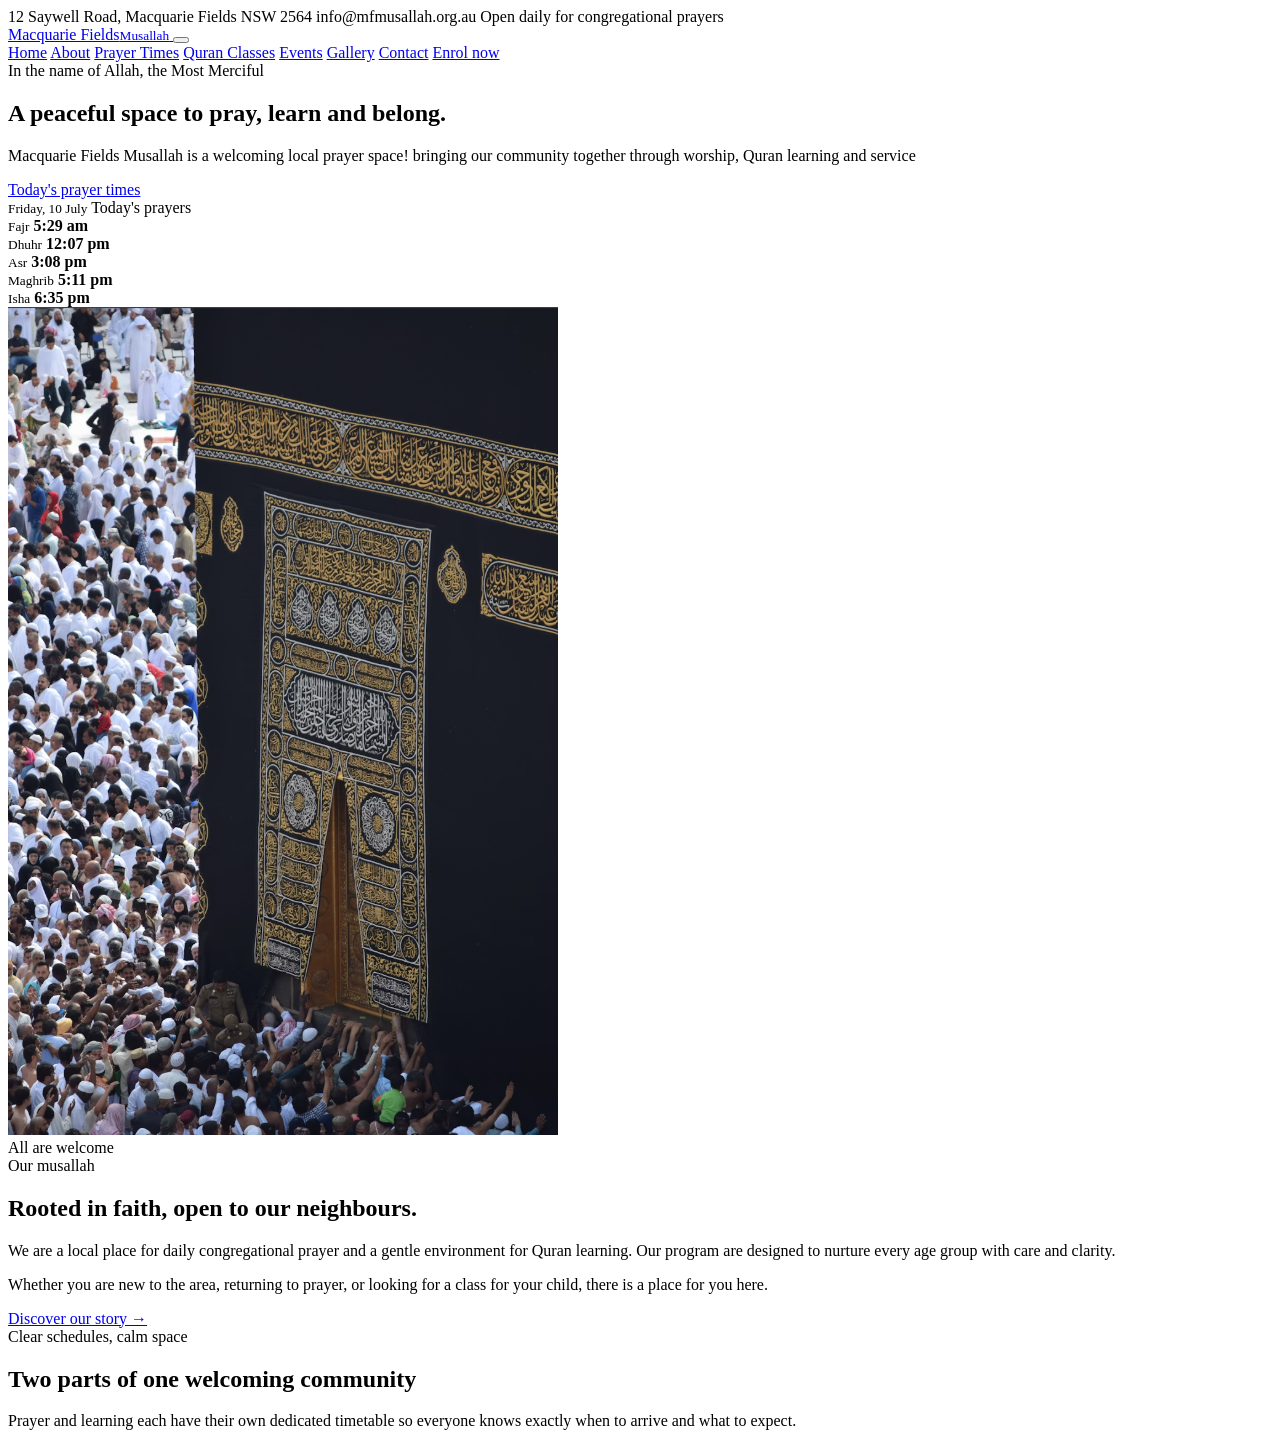
==== index.html @ a1710a0a "Finished Index.html Finished the index file but there is some indent errors i need to fix." ====
<!DOCTYPE html>
<html lang="en">
<head>
    <meta charset="UTF-8">
    <meta name="viewport" content="width=device-width, initial-scale=1.0">
    <title>Macquarie Fields Musallah | Welcome </title>
    <link rel="stylesheet" href="style.css">
</head>
<body>
    <div class="topbar">
        <div class="container">
            <span> 12 Saywell Road, Macquarie Fields NSW 2564</span>
            <span>info@mfmusallah.org.au</span>
            <span>Open daily for congregational prayers</span>
        </div>
</div>
<nav class="nav">
    <div class="container">
        <a class="brand" href="index.html">
            <span class="brand-mark"></span>
            <span>Macquarie Fields<small>Musallah</small></span> 
        </a>
        <button class="menu-btn" aria-label="Open menu" aria-expanded="false"></button>
        <div class="nav-links">
            <a class="active" href="index.html">Home</a>
            <a href="about.html">About</a>
            <a href="prayer-times.html">Prayer Times</a>
            <a href="quran-classes.html">Quran Classes</a>
            <a href="events.html">Events</a>
            <a href="gallery.html">Gallery</a>
            <a href="contact.html">Contact</a>
            <a class="nav-cta" href="enrolment.html">Enrol now</a>
        </div> 
    </div>
</nav>
<main>
    <section class="hero">
        <div class="container hero-content">
            <div class="eyebrow">In the name of Allah, the Most Merciful</div>
            <h1>A peaceful space to pray, learn and belong.</h1>
            <p>Macquarie Fields Musallah is a welcoming local prayer space! bringing our community together through worship, Quran learning and service</p>
            <div class="hero-actions">
                <a class="btn btn-gold" href="prayer-times.html">Today's prayer times</a>
                <a class="btn btn-outline" style="color:white;border-color:white" href="quran-classes.html">Explore Quran classes</a>
            </div>
        </div>
    </section>
    <section class="prayer-strip container">
        <div class="prayer-card">
            <div>
                <small>Friday, 10 July</small>
                <span class="today">Today's prayers</span>
            </div>
            <div>
                <small>Fajr</small>
                <strong>5:29 am</strong>
            </div>
            <div>
                <small>Dhuhr</small>
                <strong>12:07 pm</strong>
            </div>
            <div>
                <small>Asr</small>
                <strong>3:08 pm</strong>
            </div>
            <div>
                <small>Maghrib</small>
                <strong>5:11 pm</strong>
            </div>
            <div>
                <small>Isha</small>
                <strong>6:35 pm</strong>
            </div>
        </div>
    </section>
    <section class="section">
        <div class="container two-col">
            <div class="image-frame">
                <img class="rounded" src="makkah.png" alt="Makkah">
                <div class="image-tag">All  are welcome</div>
            </div>
            <div>
                <div class="eyebrow">Our musallah</div>
                <h2>Rooted in faith, open to our neighbours.</h2>
                <p>We are a local place for daily congregational prayer and a gentle environment for Quran learning. Our program are designed to nurture every age group with care and clarity.</p>
                <p>Whether you are new to the area, returning to prayer, or looking for a class for your child, there is a place for you here.</p>
                <a class="btn" href="about.html">Discover our story →</a>
            </div>
        </div>
    </section>
    <section class="section soft">
        <div class="container">
            <div class="section-heading">
                <div class="eyebrow">Clear schedules, calm space</div>
                <h2>Two parts of one welcoming community</h2>
                <p>Prayer and learning each have their own dedicated timetable so everyone knows exactly when to arrive and what to expect.</p>
            </div>
            <div class="featre"
        </div>
    </section>
</main>
</body>
</html>
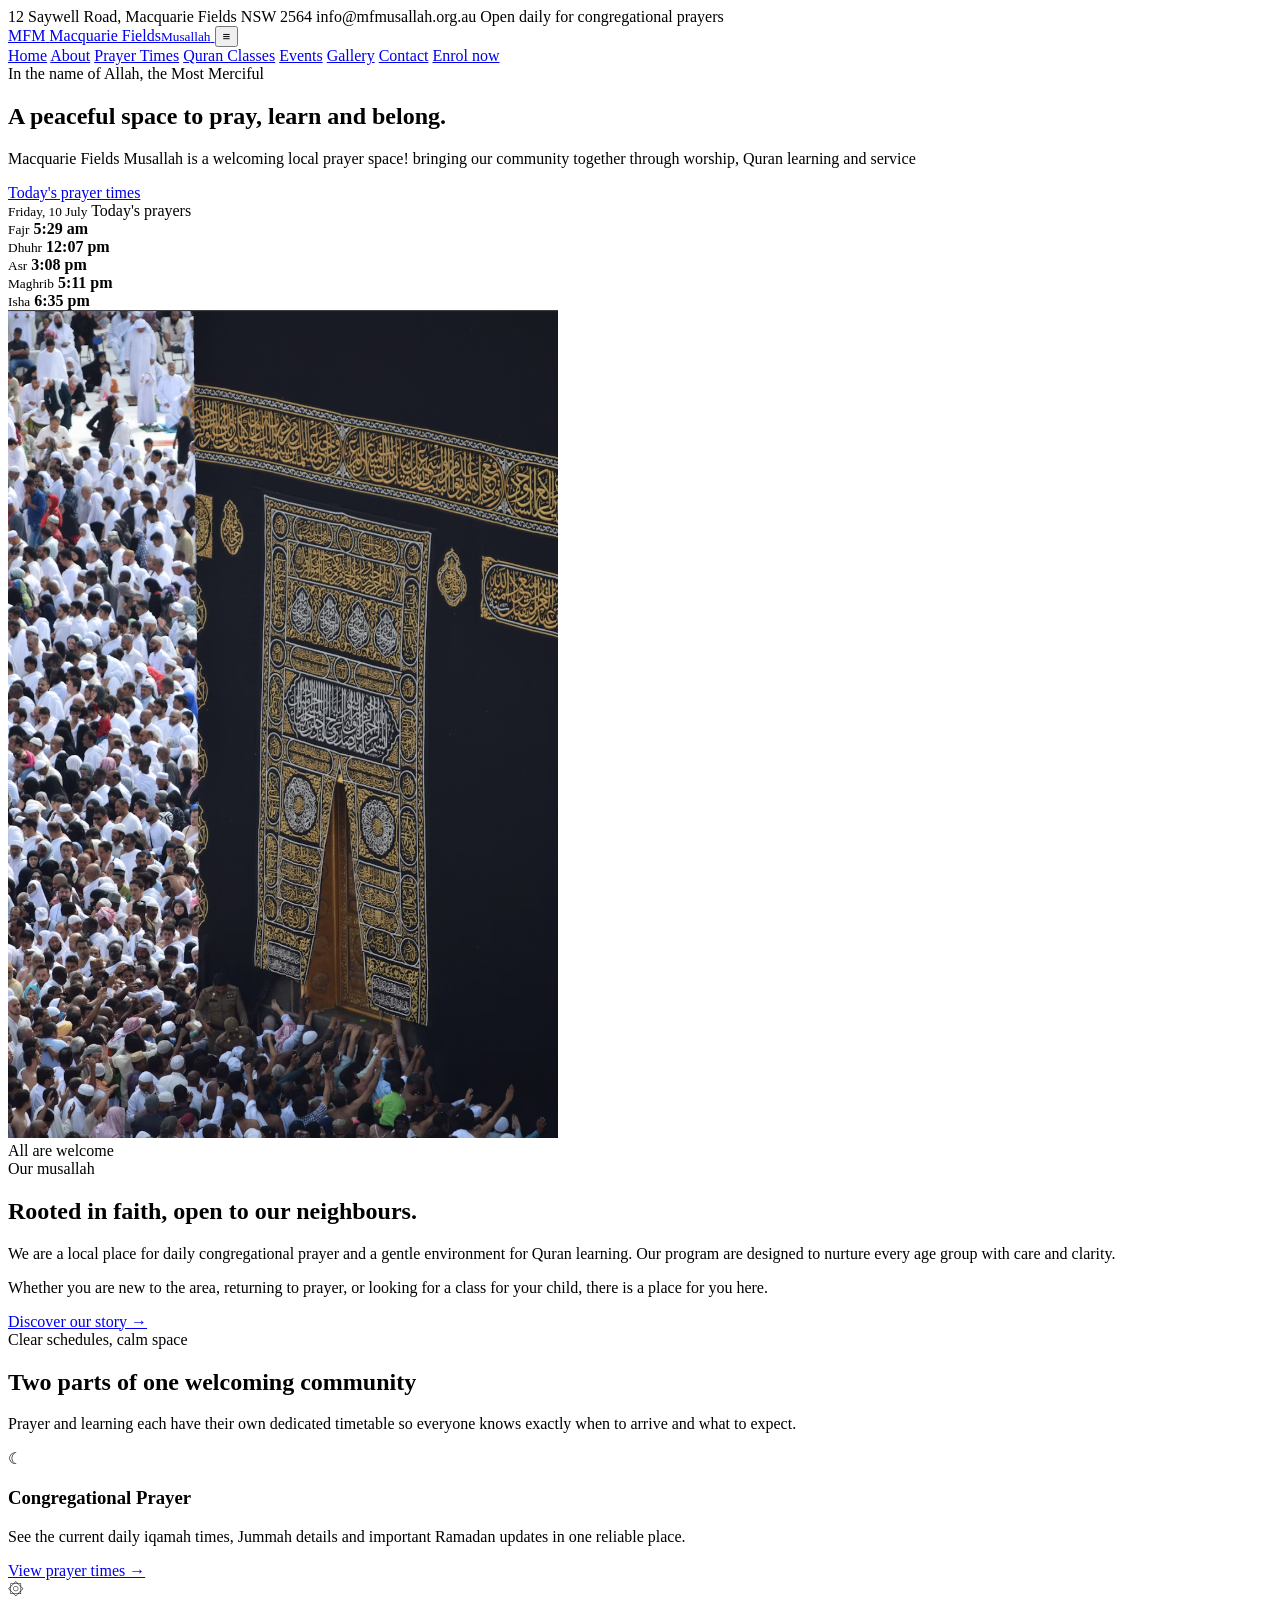
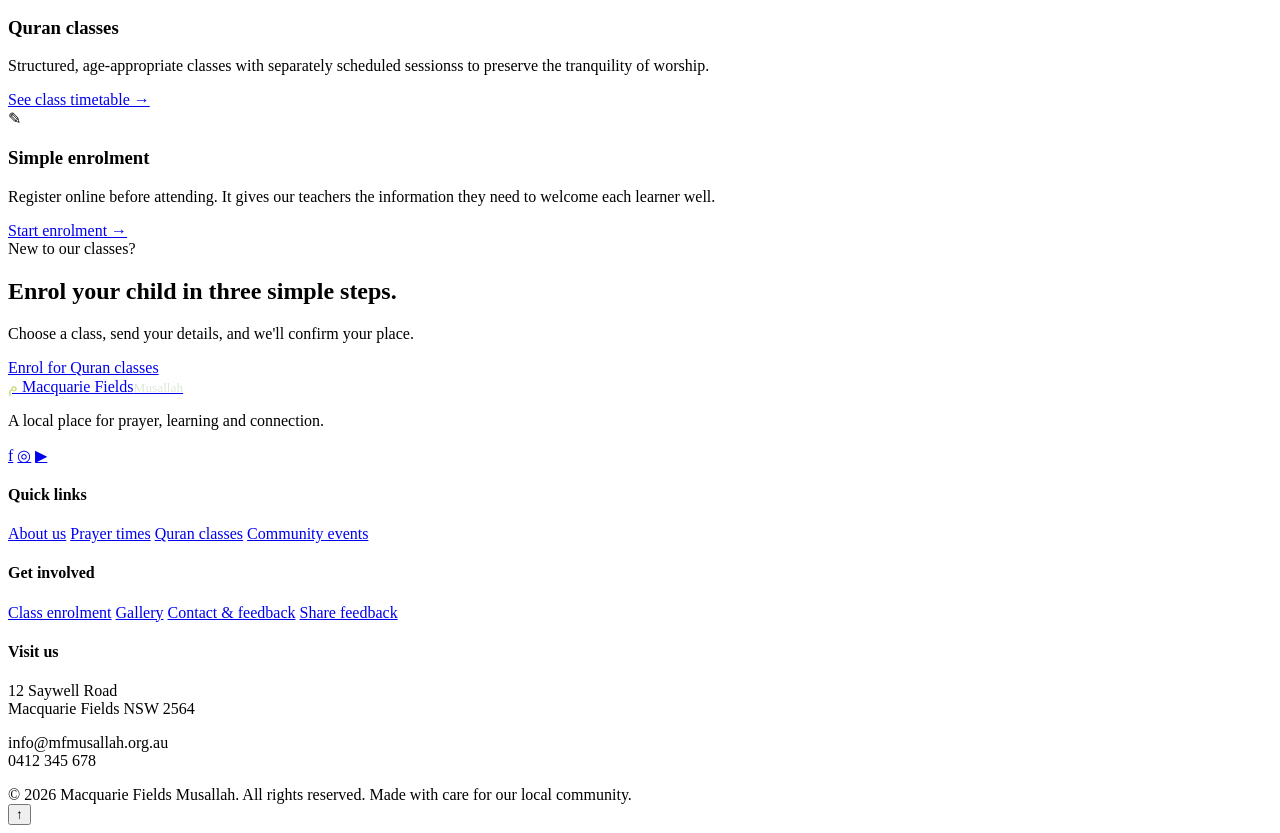
==== commit c8c76bd1: "Fixed the indentation problem there was an error occured from the indent because I accidentally slip" ====
--- a/index.html
+++ b/index.html
@@ -17,10 +17,10 @@
 <nav class="nav">
     <div class="container">
         <a class="brand" href="index.html">
-            <span class="brand-mark"></span>
+            <span class="brand-mark">MFM</span>
             <span>Macquarie Fields<small>Musallah</small></span> 
         </a>
-        <button class="menu-btn" aria-label="Open menu" aria-expanded="false"></button>
+        <button class="menu-btn" aria-label="Open menu" aria-expanded="false">≡</button>
         <div class="nav-links">
             <a class="active" href="index.html">Home</a>
             <a href="about.html">About</a>
@@ -95,9 +95,81 @@
                 <h2>Two parts of one welcoming community</h2>
                 <p>Prayer and learning each have their own dedicated timetable so everyone knows exactly when to arrive and what to expect.</p>
             </div>
-            <div class="featre"
+            <div class="feature-grid">
+                <article class="feature">
+                    <div class="feature-icon">☾</div>
+                    <h3>Congregational Prayer</h3>
+                    <p>See the current daily iqamah times, Jummah details and important Ramadan updates in one reliable place.</p>
+                    <a href="prayer-times.html">View prayer times →</a>
+                </article>
+                <article class="feature">
+                    <div class="feature-icon">۞</div>
+                    <h3>Quran classes</h3>
+                    <p>Structured, age-appropriate classes with separately scheduled sessionss to preserve the tranquility of worship.</p>
+                    <a href="quran-classes.html">See class timetable →</a>
+                </article>
+                <article class="feature">                    <div class="feature-icon">✎</div>
+                    <h3>Simple enrolment</h3>
+                    <p>Register online before attending. It gives our teachers the information they need to welcome each learner well.</p>
+                    <a href="enrolment.html">Start enrolment →</a>
+                </article>
+            </div>
+        </div>
+    </section>
+    <section class="section">
+        <div class="container schedule-cta">
+            <div>
+                <div class="eyebrow">New to our classes?</div>
+                <h2>Enrol your child in three simple steps.</h2>
+                <p>Choose a class, send your details, and we'll confirm your place.</p>
+            </div>
+            <a class="btn btn-gold" href="enrolment.html">Enrol for Quran classes</a>
         </div>
     </section>
 </main>
+<footer class="footer">
+    <div class="container footer-grid">
+        <div>
+            <a class="brand" href="index.html">
+                <span class="brand-mark" style="border-color:#c9dc83;color:#c9dc83">م</span>
+                <span>Macquarie Fields<small style="color:#dce7d8">Musallah</small>
+            </span>
+        </a>
+        <p>A local place for prayer, learning and connection.</p>
+        <div class="socials">
+            <a href="#" aria-label="Facebook">f</a>
+            <a href="#" aria-label="Instagram">◎</a>
+            <a href="#" aria-label="YouTube">▶</a>
+        </div>
+    </div>
+    <div>
+        <h4>Quick links</h4>
+        <a href="about.html">About us</a>
+        <a href="prayer-times.html">Prayer times</a>
+        <a href="quran-classes.html">Quran classes</a>
+        <a href="events.html">Community events</a>
+    </div>
+    <div>
+        <h4>Get involved</h4>
+        <a href="enrolment.html">Class enrolment</a>
+        <a href="gallery.html">Gallery</a>
+        <a href="contact.html">Contact & feedback</a>
+        <a href="contact.html#feedback">Share feedback</a>
+    </div>
+    <div>
+        <h4>Visit us</h4>
+        <p>12 Saywell Road<br>Macquarie Fields NSW 2564</p>
+        <p>info@mfmusallah.org.au<br>0412 345 678</p>
+    </div>
+    </div>
+    <div class="container footer-bottom">
+        <span>&copy; 2026 Macquarie Fields Musallah. All rights reserved.</span>
+        <span>Made with care for our local community.</span>
+    </div>
+</footer>
+<button class="back-top" aria-label="Back to top">↑</button>
+<script src="script.js">
+
+</script>
 </body>
 </html>
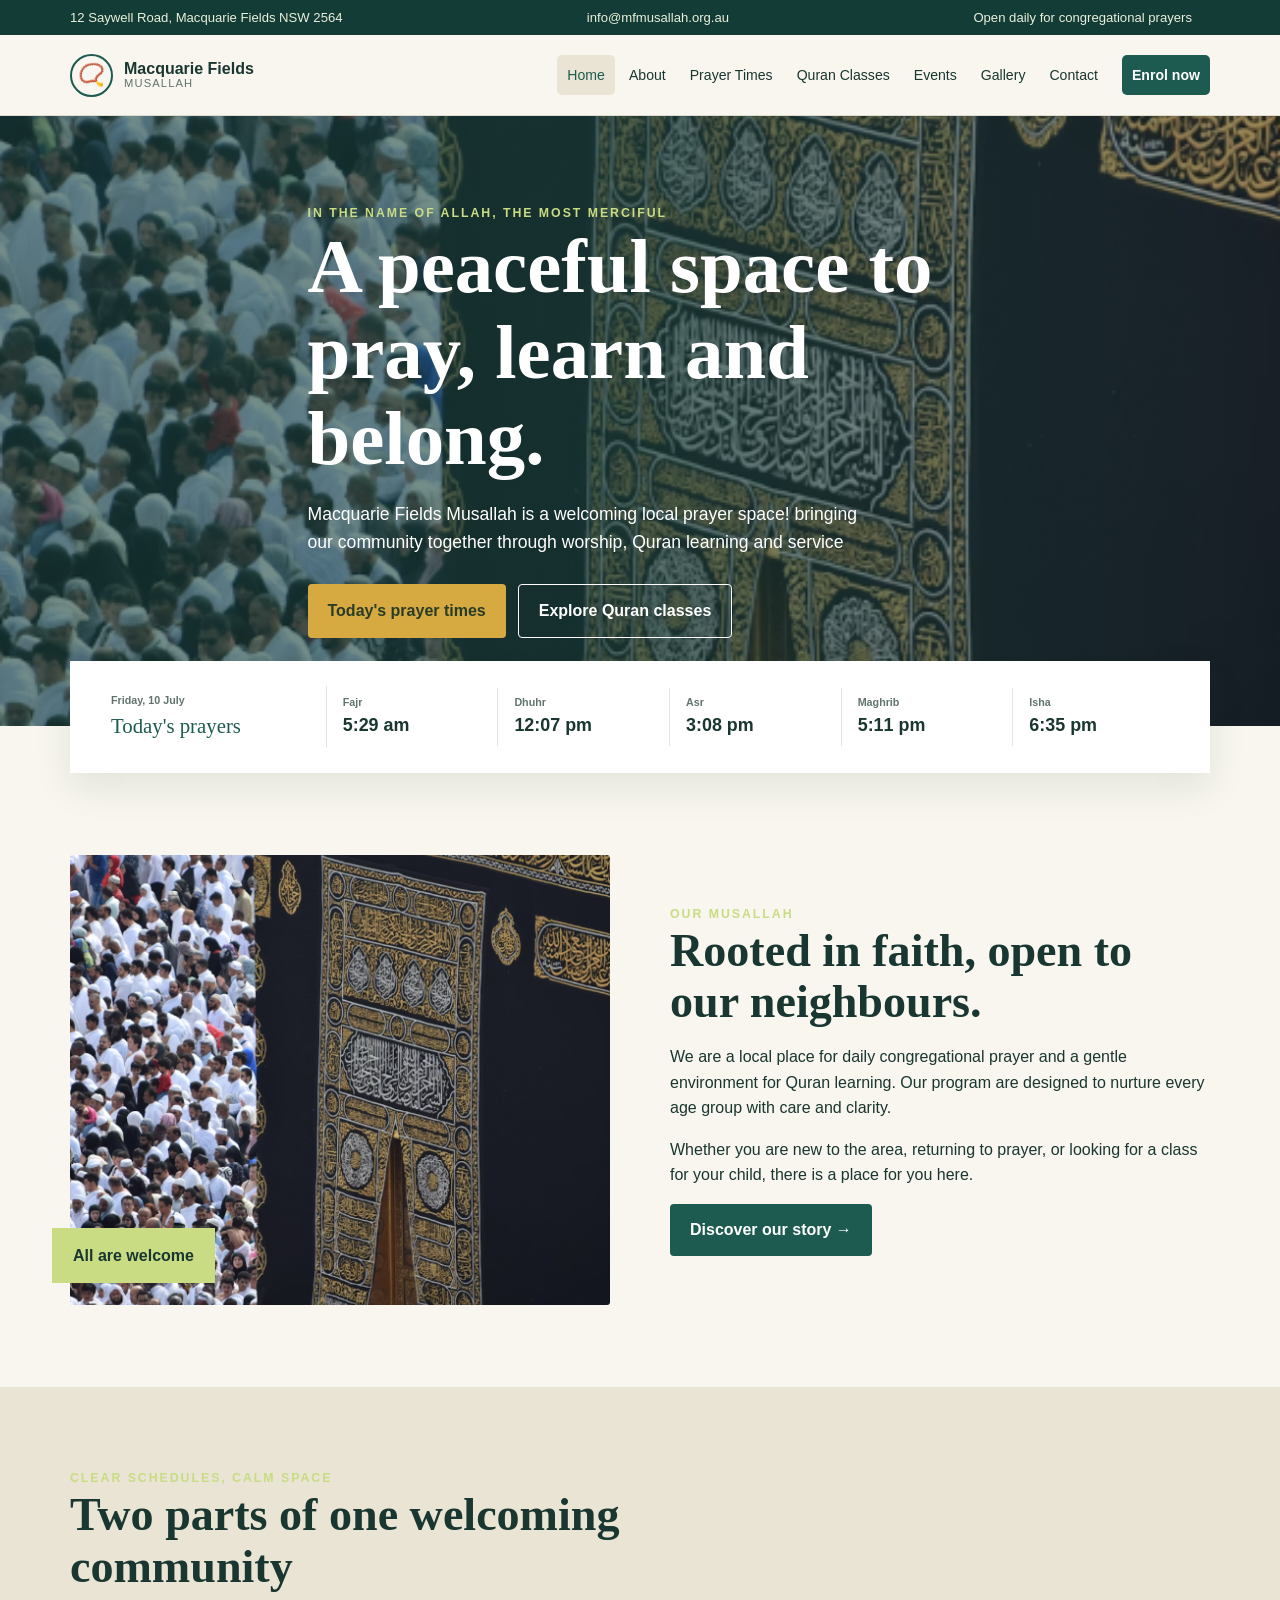
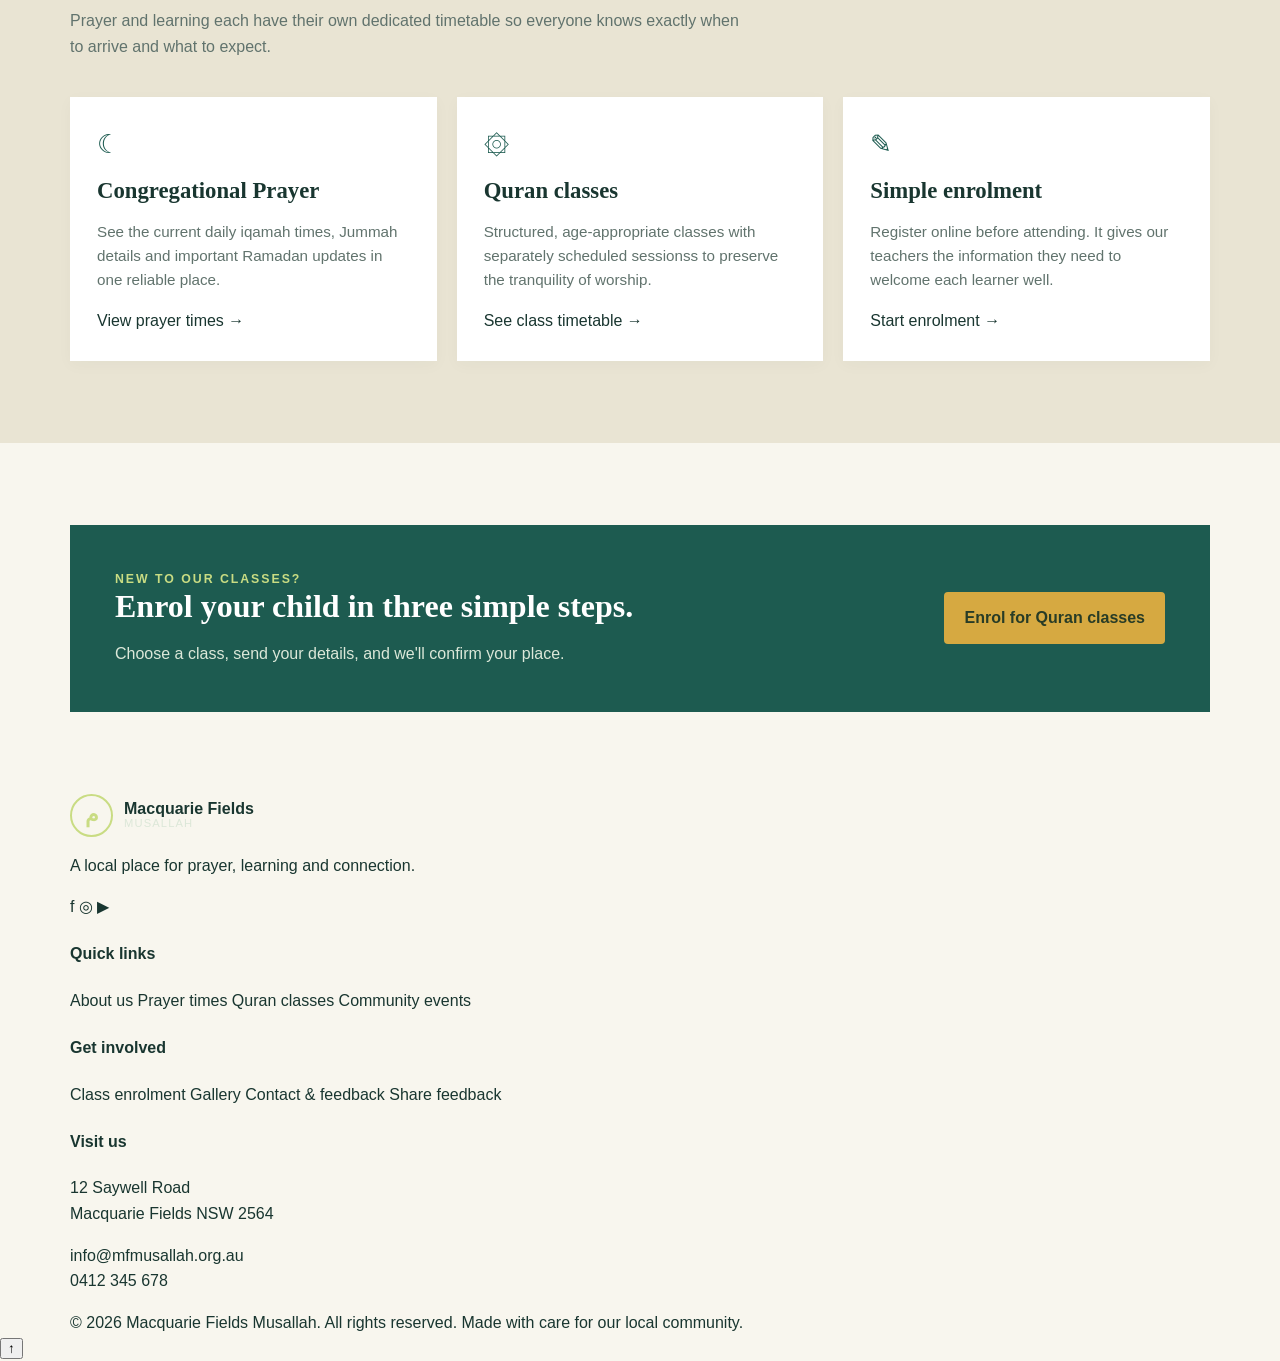
==== commit 0a0be5eb: "fixing up the error in my stylesheet and starting on javascript work Worked on more CSS code and mad" ====
--- a/index.html
+++ b/index.html
@@ -17,7 +17,7 @@
 <nav class="nav">
     <div class="container">
         <a class="brand" href="index.html">
-            <span class="brand-mark">MFM</span>
+            <span class="brand-mark">📿</span>
             <span>Macquarie Fields<small>Musallah</small></span> 
         </a>
         <button class="menu-btn" aria-label="Open menu" aria-expanded="false">≡</button>
--- a/style.css
+++ b/style.css
@@ -0,0 +1,425 @@
+@import url('https://maps.app.goo.gl/pgyAqJjrn9gBP1AL9');
+:root{
+    --ink:#193630;
+    --green:#1d5b50;
+    --lime:#c9dc83;
+    --cream:#f8f6ee;
+    --sand:#e9e4d3;
+    --gold:#d6a941;
+    --white:white;
+    --muted:#61736d;
+    --red:#b93f35;
+    --shadow:0 14px 35px #19363018
+}
+*{
+    box-sizing:border-box;
+}
+html{
+    scroll-behavior:smooth;
+}
+body{
+    margin:0;
+    color:var(--ink);
+    background:var(--cream);
+    font-family:'DM Sans',Arial,sans-serif;
+    line-height:1.6
+}
+img{
+    max-width:100%;
+    display:block
+}
+a{
+    color:inherit;
+    text-decoration:none
+}
+.container{
+    width:min(1140px,90%);
+    margin:auto
+}
+.topbar{
+    background:#123c35;
+    color:#eaf0de;
+    font-size:.82rem;
+    padding:7px 0
+}
+.topbar .container{
+    display:flex;
+    justify-content:space-between;
+    gap:15px;
+    flex-wrap:wrap;
+}
+.topbar span{
+    margin-right:18px
+}
+.nav{
+    height:81px;
+    background:var(--cream);
+    display:flex;
+    align-items:center;
+    position:sticky;
+    top:0;
+    z-index:30;
+    border-bottom:1px solid #dedbcf
+}
+.nav .container{
+    display:flex;
+    align-items:center;
+    justify-content:space-between;
+}
+.brand{
+    display:flex;
+    align-items:center;
+    gap:11px;
+    font-weight:700;
+    line-height:1.05
+}
+.brand-mark{
+    width:43px;
+    height:43px;
+    border:2px solid var(--green);
+    border-radius:50%;
+    display:grid;
+    place-items:center;
+    font-family:Georgia;
+    color:var(--green);
+    font-size:1.35rem
+}
+.brand small{
+    font-weight:500;
+    display:block;
+    font-size:.7rem;
+    color:var(--muted);
+    letter-spacing:.1em;
+    text-transform:uppercase;
+}
+.nav-links{
+    display:flex;
+    gap:4px;
+    align-items:center
+}
+.nav-links a{
+    padding:9px 10px;
+    font-size:.88rem;
+    border-radius:5px
+}
+.nav-links a:hover,.nav-links a.active{
+    background:var(--sand);
+    color:var(--green);
+}
+.nav-cta,.btn{
+    display:inline-flex;
+    align-items:center;
+    justify-content:center;
+    gap:8px;
+    border:0;
+    cursor:pointer;
+    font:inherit;
+    font-weight:700;
+    border-radius:4px;
+    padding:13px 20px;
+    background:var(--green);
+    color:white;
+    transition:.2s
+}
+.nav-cta{
+    margin-left:10px;
+    padding:10px 13px;
+    font-size:.84rem
+}
+.btn:hover{
+    transform:translateY(-2px);
+    background:#14493f
+}
+.btn-outline{
+    border:1px solid var(--green);
+    background:transparent;
+    color:var(--green)
+}
+.btn-gold{
+    background:var(--gold);
+    color:#283c26
+}
+.menu-btn{
+    display:none;
+    background:none;
+    border:0;
+    font-size:1.5rem;
+    color:var(--green)
+}
+.hero{
+    min-height:610px;
+    color:white;
+    display:grid;
+    align-items:center;
+    background:linear-gradient(90deg,#123c3595 48%, #123c3520),url('makkah.png') center/cover
+}
+.hero-content{
+    max-width:665px;
+    padding:85px 0
+}
+.eyebrow{
+    text-transform:uppercase;
+    letter-spacing:.16em;
+    font-weight:700;
+    font-size:.77rem;
+    color:var(--lime)
+}
+h1,h2,h3{
+    font-family:'Playfair Display', Georgia,serif;
+    line-height:1.12;
+    margin:0 0 16px
+}
+h1{
+    font-size:clamp(2.7rem,6vw,5rem)
+}
+h2{
+    font-size:clamp(2rem,3.6vw,3.25rem)
+}
+h3{
+    font-size:1.42rem
+}
+.hero p{
+    font-size:1.1rem;
+    max-width:570px
+}
+.hero-actions{
+    display:flex;
+    gap:12px;
+    flex-wrap:wrap;
+    margin-top:28px
+}
+.section{
+    padding:82px 0
+}
+.section-heading{
+    max-width:680px;
+    margin-bottom:38px
+}
+.section-heading p{
+    color:var(--muted);
+    margin:0
+}
+.notice{
+    background:var(--lime);
+    padding:18px 0;
+    color:#24443b
+}
+.notice .container{
+    display:flex;
+    gap:18px;
+    align-items:center;
+    justify-content:space-between
+}
+.notice strong{
+    font-family:'Playfair Display',serif;
+    font-size:1.2rem
+}
+.notice a{
+    text-decoration:underline;
+    font-weight:bold;
+    white-space:nowrap
+}
+.prayer-strip{
+    margin-top:-65px;
+    position:relative;
+    z-index:2
+}
+.prayer-card{
+    background:white;
+    box-shadow:var(--shadow);
+    padding:25px;
+    display:grid;
+    grid-template-columns:1.35fr repeat(5,1fr);
+    align-items:center
+}
+.prayer-card>div{
+    padding:6px 16px;
+    border-right:1px solid #e7e5db
+}
+.prayer-card>div:last-child{
+    border:0
+}
+.prayer-card small{
+    display:block;
+    text-transform:uppercasse;
+    letter-sacing:.1em;
+    color:var(--muted);
+    font-weight:700;
+    font-size:.67rem
+}
+.prayer-card strong{
+    font-size:1.12rem
+}
+.prayer-card .today{
+    font-family:'Playfair Display';
+    font-size:1.3rem;
+    color:var(--green)
+}
+.two-col{
+    display:grid;
+    grid-template-columns:1fr 1fr;
+    gap:60px;
+    align-items:center
+}
+.rounded{
+    border-radius:3px
+}
+.image-frame{
+    position:relative
+}
+.image-frame img{
+    width:100%;
+    height:450px;
+    object-fit:cover
+}
+.image-tag{
+    position:absolute;
+    bottom:22px;
+    left:-18px;
+    background:var(--lime);
+    padding:15px 21px;
+    font-weight:700
+}
+.feature-grid,.card-grid{
+    display:grid;
+    grid-template-columns:repeat(3,1fr);
+    gap:20px
+}
+.feature{
+    background:white;
+    padding:27px;
+    box-shadow:0 4px 15px #19363008
+}
+.feature-icon{
+    font-size:1.6rem;
+    color:var(--green);
+    margin-bottom:13px
+}
+.feature p,.card p{
+    color:var(--muted);
+    font-size:.95rem
+}
+.soft{
+    background:var(--sand)
+}
+.schedule-cta{
+    background:var(--green);
+    color:white;
+    padding:45px;
+    display:flex;
+    justify-content:space-between;
+    align-items:center;
+    gap:25px
+}
+.schedule-cta h2{
+    font-size:2rem
+}
+.schedule-cta p{
+    margin:0;
+    color:#dce8d9
+}
+.page-hero{
+    padding:80px 0;
+    background:linear-gradient(120deg,#123c35,#287064);
+    color:white
+}
+.page-hero p{
+    max-width:650px;
+    color:#e1e9dc
+}
+.crumb{
+    font-size:.86rem;
+    color:var(--lime);
+    margin-bottom:10px
+}
+.info-banner{
+    border-left:5px solid var(--gold);
+    background:#fff8e7;
+    padding:18px 21px;
+    margin:0 0 30px
+}
+.tabs{
+    display:flex;
+    gap:8px;
+    margin-bottom:24px;
+    flex-wrap:wrap
+}
+.tab{
+    border:1px solid #c7d0c6;
+    background:white;
+    padding:10px 15px;
+    border: radius 3pxl;
+    cursor:pointer;
+    font:inherit;
+    font-weight:600;
+    color:var(--green)
+}
+.tab.active{
+    background:var(--green);
+    color:white
+}
+.schedule-table{
+    width:100%;
+    border-collapse:collapse;
+    background:white;
+    box-shadow:var(--shadow)
+}
+.schedule-table th{
+    background:var(--green);
+    color:white;
+    text-align:left;
+    padding:15px
+}
+.schedule-table td{
+    padding:16px;
+    border-bottom:1px solid #e8e8df
+}
+.schedule-table tr:last-child td{
+    border:0
+}
+.schedule-table .highlight td{
+    background: #f1f7d9;
+    font-weight:700
+}
+.class-card{
+    background:#fff;
+    box-shadow:var(--shadow);
+    overflow:hidden
+}
+.class-card img{
+    height:210px;
+    width:100%;
+    object-fit:cover
+}
+.class-card-content{
+    padding:23px
+}
+.class-meta{
+    color:var(--green);
+    font-size:.84rem;
+    font-weight:700
+}
+.badge{
+    background:var(--lime);
+    color:#29483a;
+    border-radius:999px;
+    padding:4px 9px;
+    font-size:.7rem;
+    font-weight:700;
+    float:right
+}
+.form-wrap{
+    background:white;
+    box-shadow:var(--shadow);
+    padding:38px
+}
+.form-grid{
+    display:grid;
+    grid-template-columns:1fr 1fr;
+    gap:18px
+}
+.field{
+    display:flex;
+    flex-direction:column;
+    gap:5px
+}
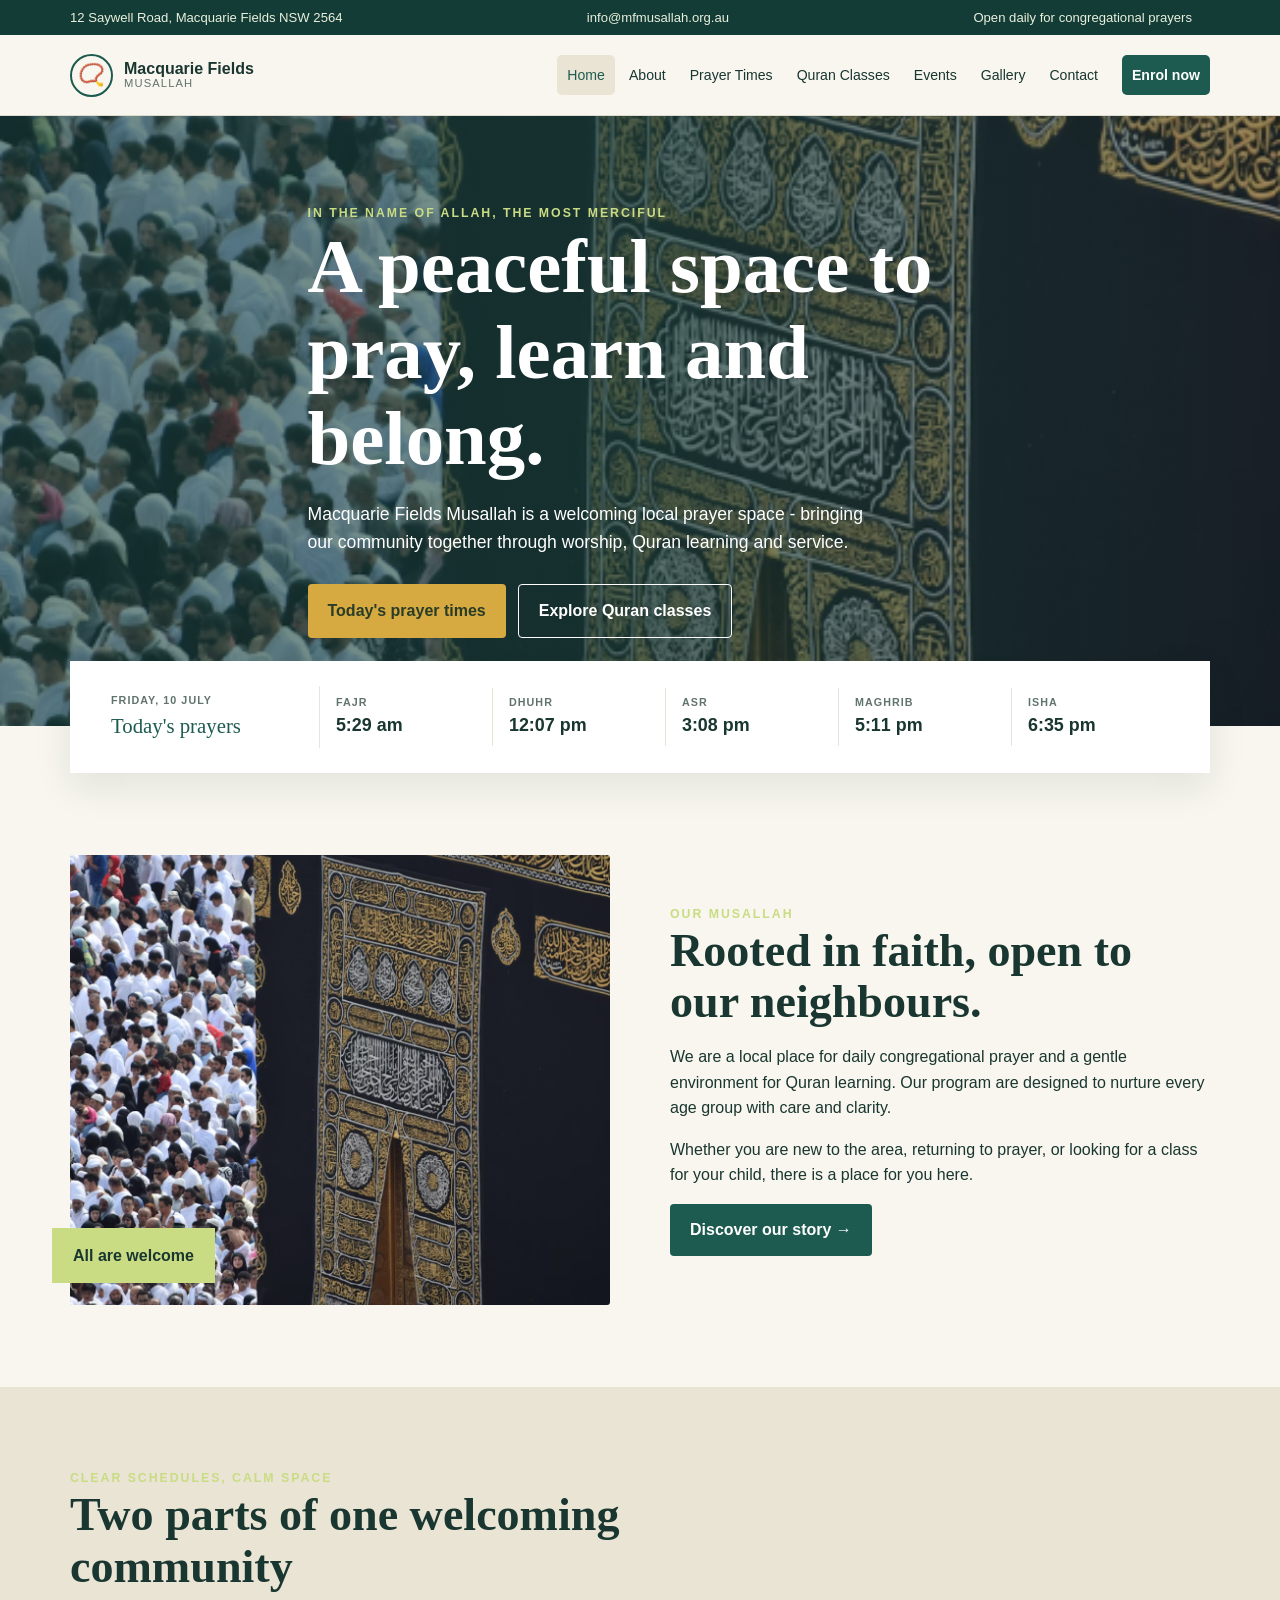
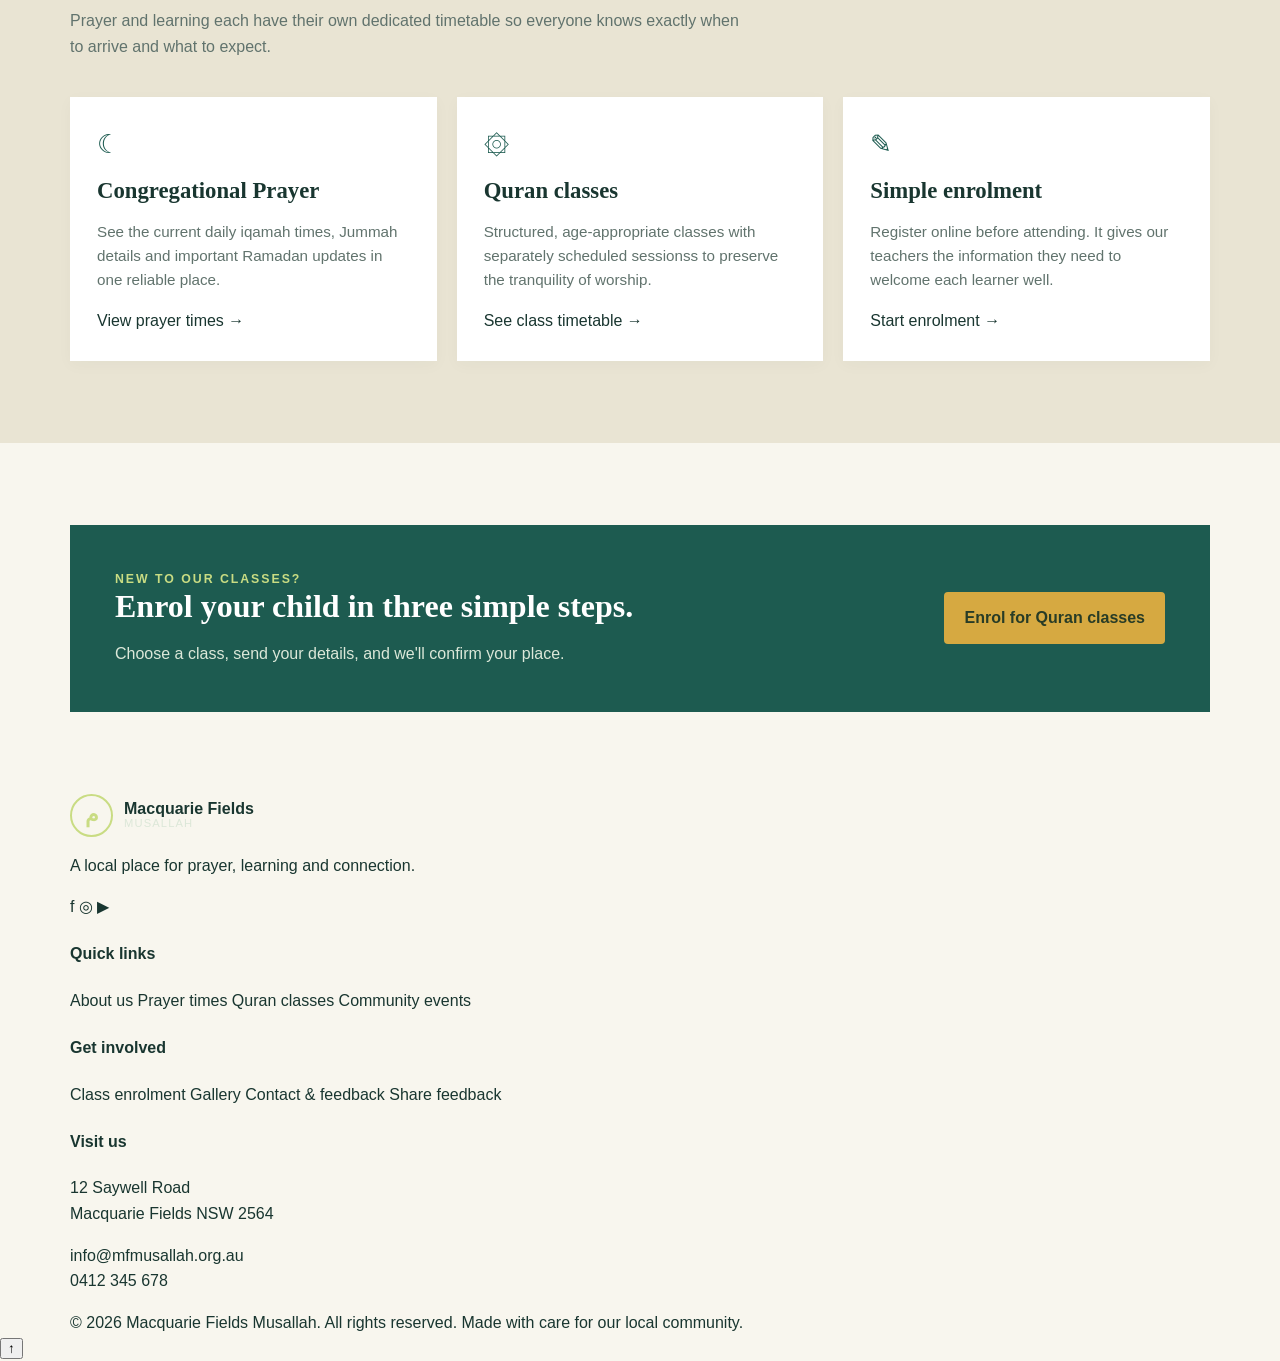
==== commit af4e2674: "Progress on the about.html,javascript, css, index.html I made good progress on the css and java. I b" ====
--- a/index.html
+++ b/index.html
@@ -3,6 +3,7 @@
 <head>
     <meta charset="UTF-8">
     <meta name="viewport" content="width=device-width, initial-scale=1.0">
+    <meta name="description" content="Macquarie Fields Musallah - prayer, learning and community.">
     <title>Macquarie Fields Musallah | Welcome </title>
     <link rel="stylesheet" href="style.css">
 </head>
@@ -38,7 +39,7 @@
         <div class="container hero-content">
             <div class="eyebrow">In the name of Allah, the Most Merciful</div>
             <h1>A peaceful space to pray, learn and belong.</h1>
-            <p>Macquarie Fields Musallah is a welcoming local prayer space! bringing our community together through worship, Quran learning and service</p>
+            <p>Macquarie Fields Musallah is a welcoming local prayer space - bringing our community together through worship, Quran learning and service.</p>
             <div class="hero-actions">
                 <a class="btn btn-gold" href="prayer-times.html">Today's prayer times</a>
                 <a class="btn btn-outline" style="color:white;border-color:white" href="quran-classes.html">Explore Quran classes</a>
--- a/style.css
+++ b/style.css
@@ -165,7 +165,7 @@
     color:var(--lime)
 }
 h1,h2,h3{
-    font-family:'Playfair Display', Georgia,serif;
+    font-family:'Playfair Display',Georgia,serif;
     line-height:1.12;
     margin:0 0 16px
 }
@@ -229,7 +229,7 @@
     box-shadow:var(--shadow);
     padding:25px;
     display:grid;
-    grid-template-columns:1.35fr repeat(5,1fr);
+    grid-template-columns:1.3fr repeat(5,1fr);
     align-items:center
 }
 .prayer-card>div{
@@ -241,8 +241,8 @@
 }
 .prayer-card small{
     display:block;
-    text-transform:uppercasse;
-    letter-sacing:.1em;
+    text-transform:uppercase;
+    letter-spacing:.1em;
     color:var(--muted);
     font-weight:700;
     font-size:.67rem
@@ -348,7 +348,7 @@
     border:1px solid #c7d0c6;
     background:white;
     padding:10px 15px;
-    border: radius 3pxl;
+    border-radius:3px;
     cursor:pointer;
     font:inherit;
     font-weight:600;
@@ -393,6 +393,14 @@
 }
 .class-card-content{
     padding:23px
+}
+.class-tools{
+    display:grid;
+    grid-template-columns:1fr 1fr;
+    gap:18px;
+    background:var(--sand);
+    padding:20px;
+    margin:0 0 25px
 }
 .class-meta{
     color:var(--green);
@@ -422,4 +430,47 @@
     display:flex;
     flex-direction:column;
     gap:5px
+}
+.field.full{
+    grid-column:1/-1
+}
+label{
+    font-weight:700;
+    font-size:.88rem
+}
+input,select,textarea{
+    padding:12px;
+    border:1px solid #c7d0c6;
+    border-radius:3px;
+    font:inherit;
+    color:var(--ink);
+    background:#fff
+}
+input:focus,select:focus,textarea:focus{
+    outline:3px solid #c9dc8370;
+    border-color:var(--green)
+}
+textarea{
+    min-height:120px;
+    resize:vertical
+}
+.error{
+    color:var(--red);
+    font-size:.8rem;
+    display:none
+}
+.form-message{
+    display:none;
+    margin-top:18px;
+    padding:13px;
+    border-radius:3px;
+    background:#e9f4e4;
+    color:#245841;
+    font-weight:600
+}
+.gallery{
+    display:grid;
+    grid-template-columns:repeat(3,1fr);
+    grid-auto-rows:220px;
+    gap:13px
 }
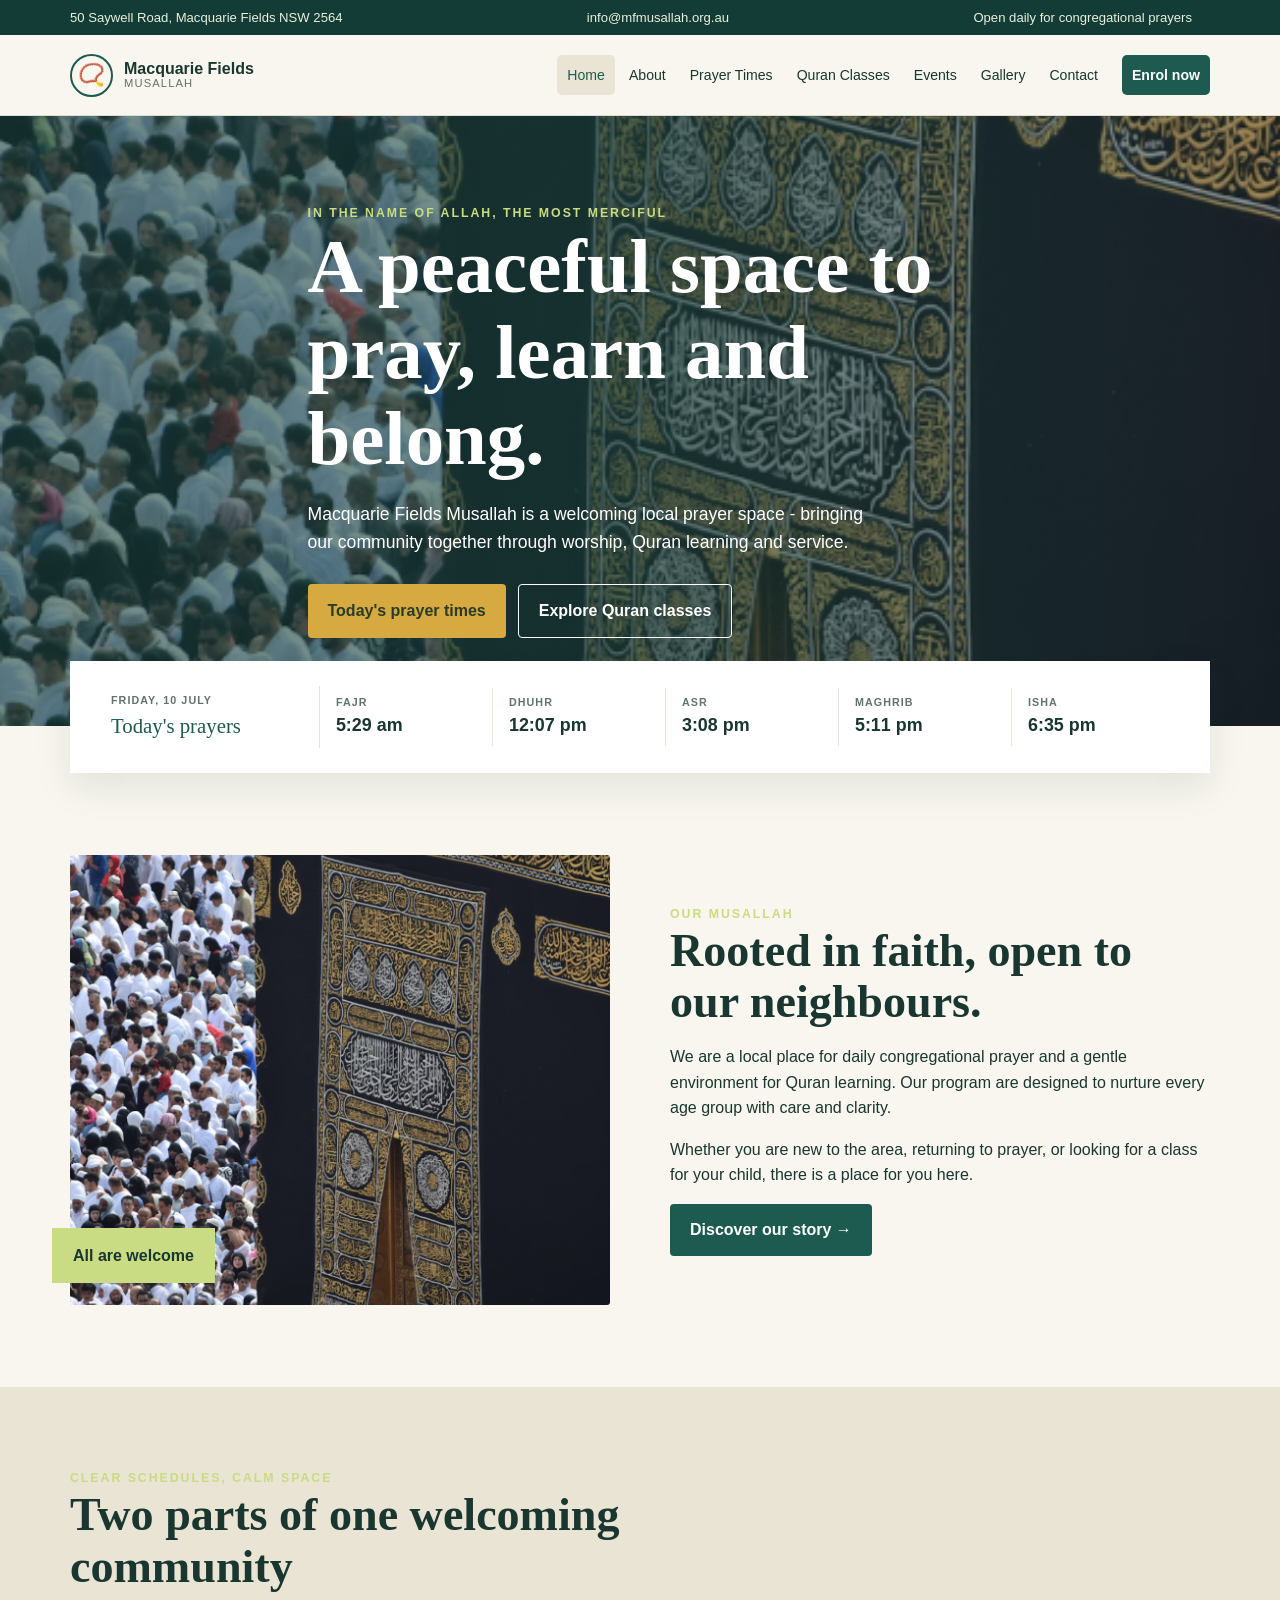
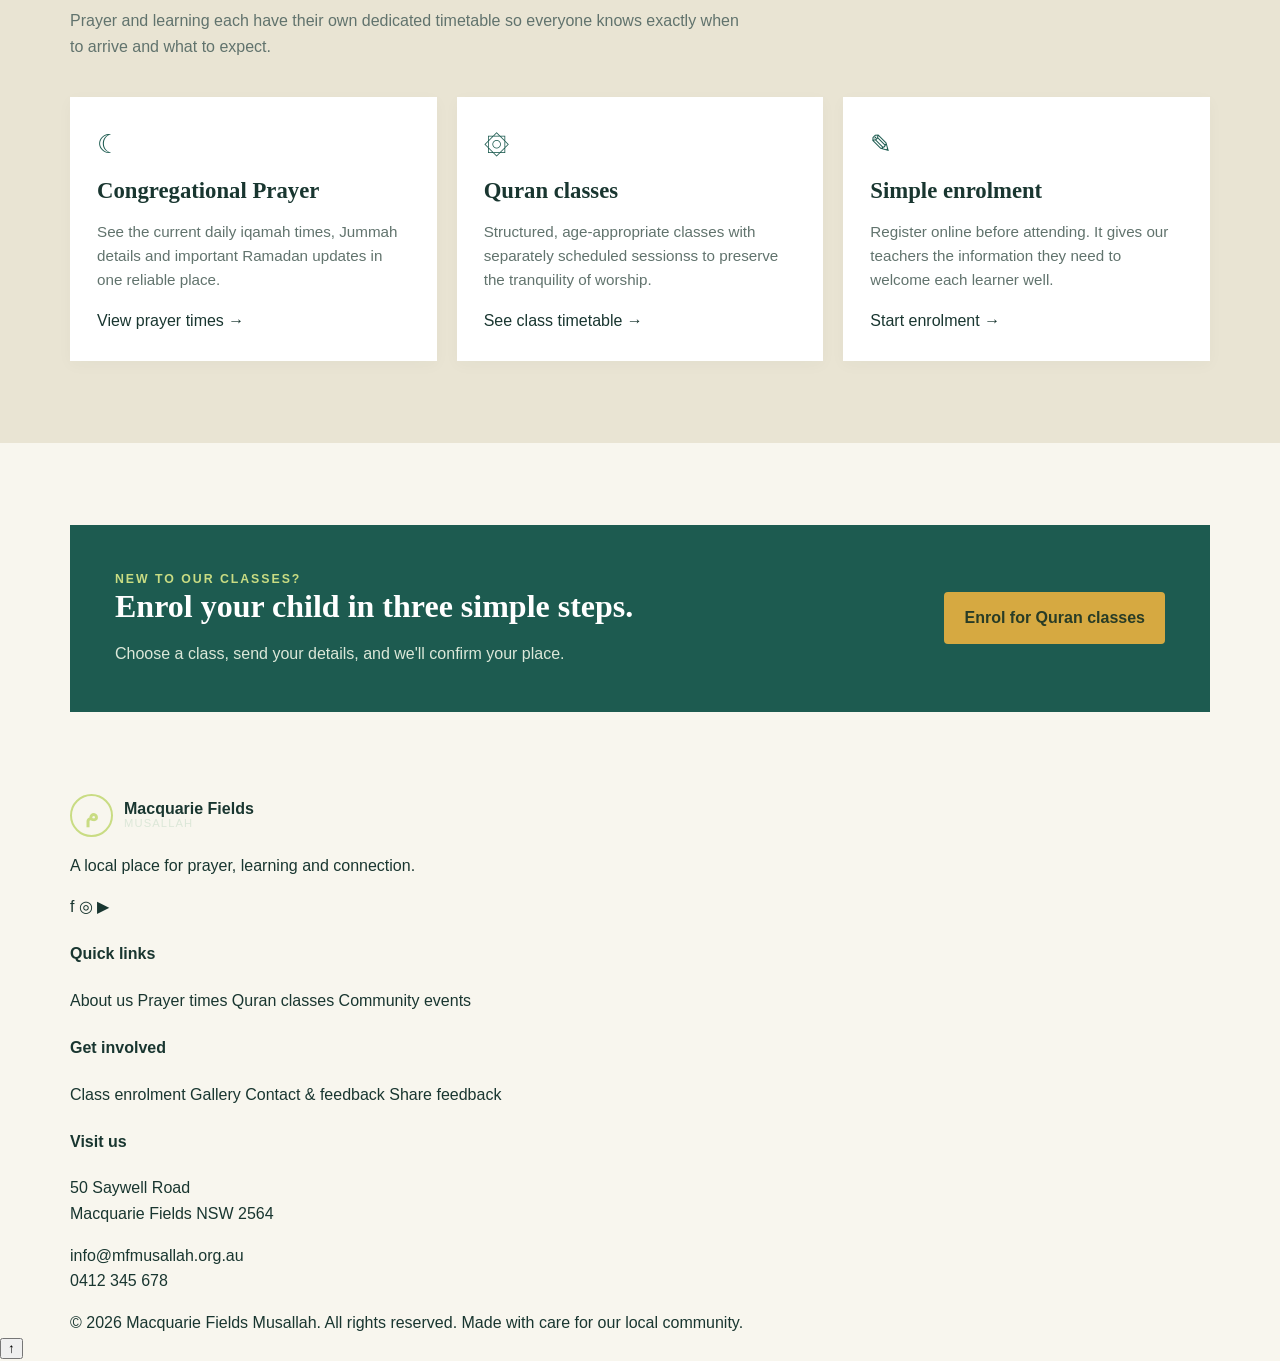
==== commit 8e12722b: "More work on the different pages of the website. I worked on the about page today and currently work" ====
--- a/index.html
+++ b/index.html
@@ -10,7 +10,7 @@
 <body>
     <div class="topbar">
         <div class="container">
-            <span> 12 Saywell Road, Macquarie Fields NSW 2564</span>
+            <span> 50 Saywell Road, Macquarie Fields NSW 2564</span>
             <span>info@mfmusallah.org.au</span>
             <span>Open daily for congregational prayers</span>
         </div>
@@ -159,7 +159,7 @@
     </div>
     <div>
         <h4>Visit us</h4>
-        <p>12 Saywell Road<br>Macquarie Fields NSW 2564</p>
+        <p>50 Saywell Road<br>Macquarie Fields NSW 2564</p>
         <p>info@mfmusallah.org.au<br>0412 345 678</p>
     </div>
     </div>
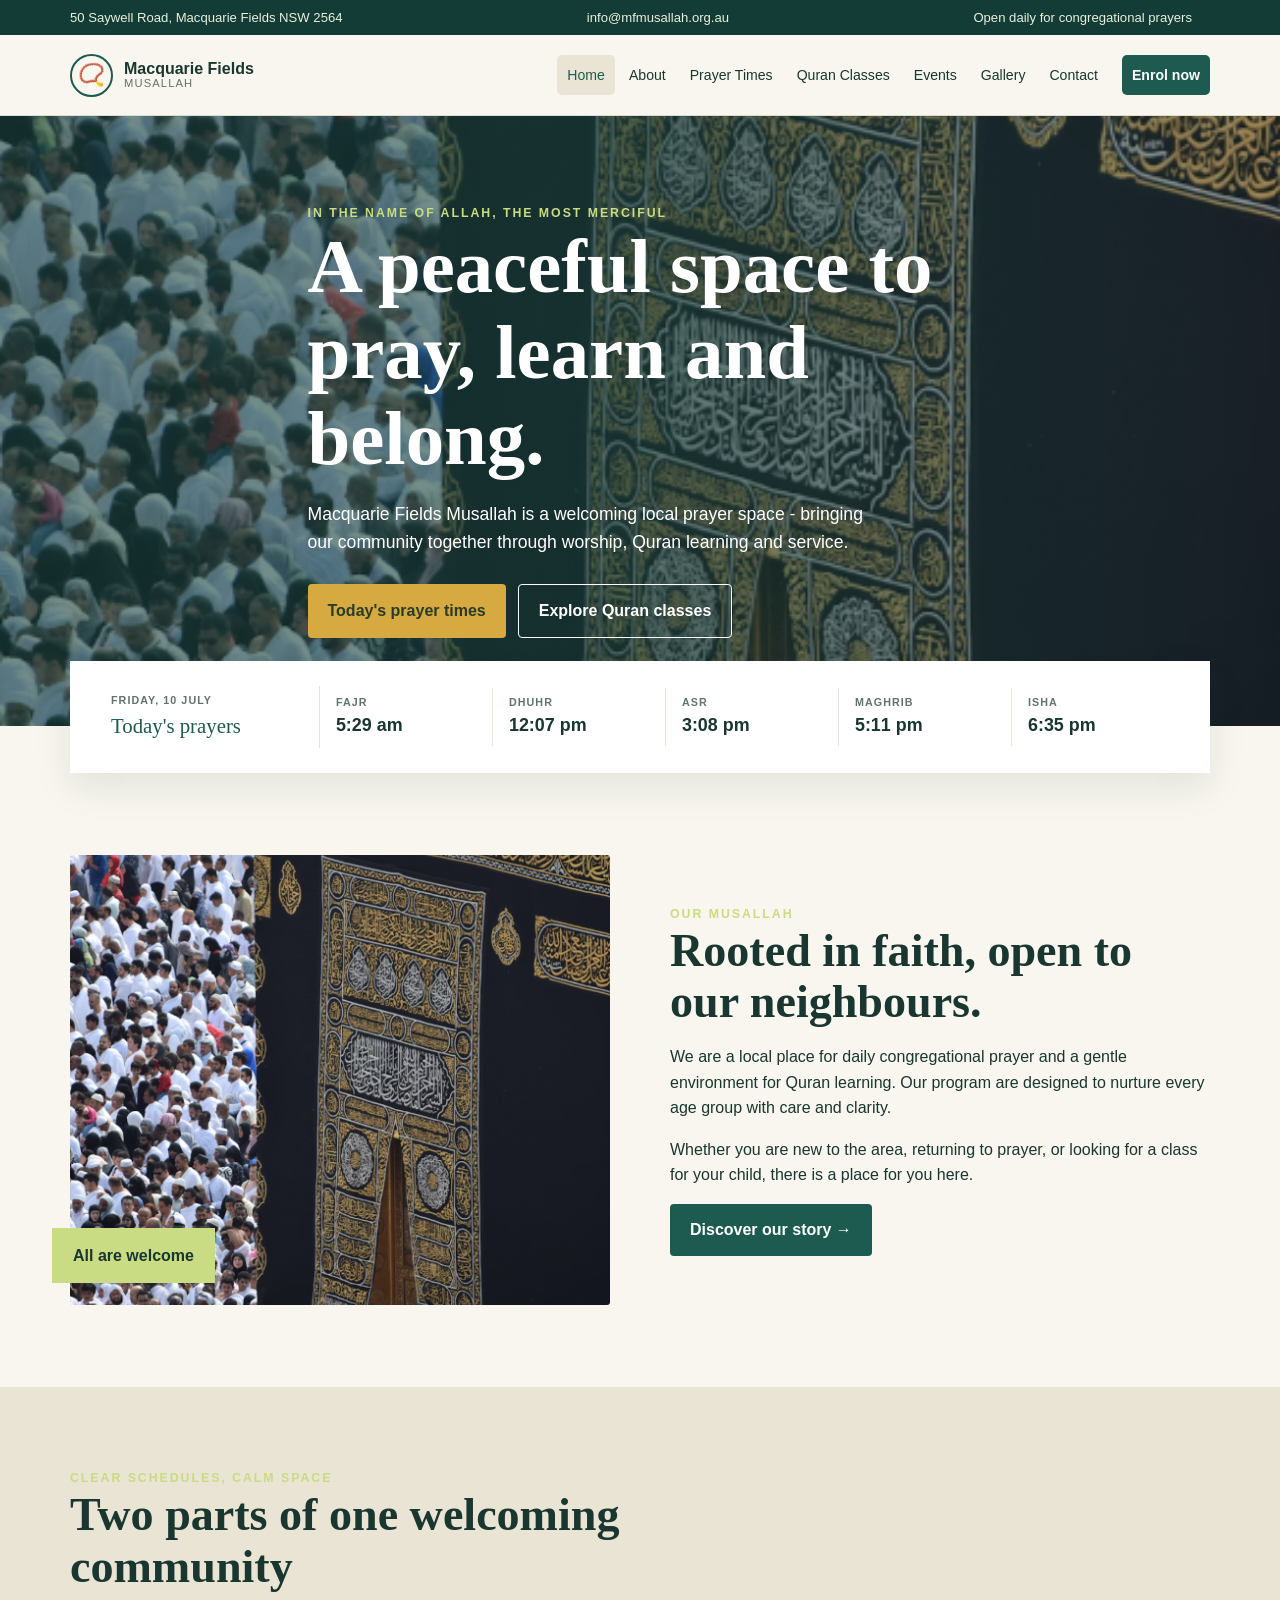
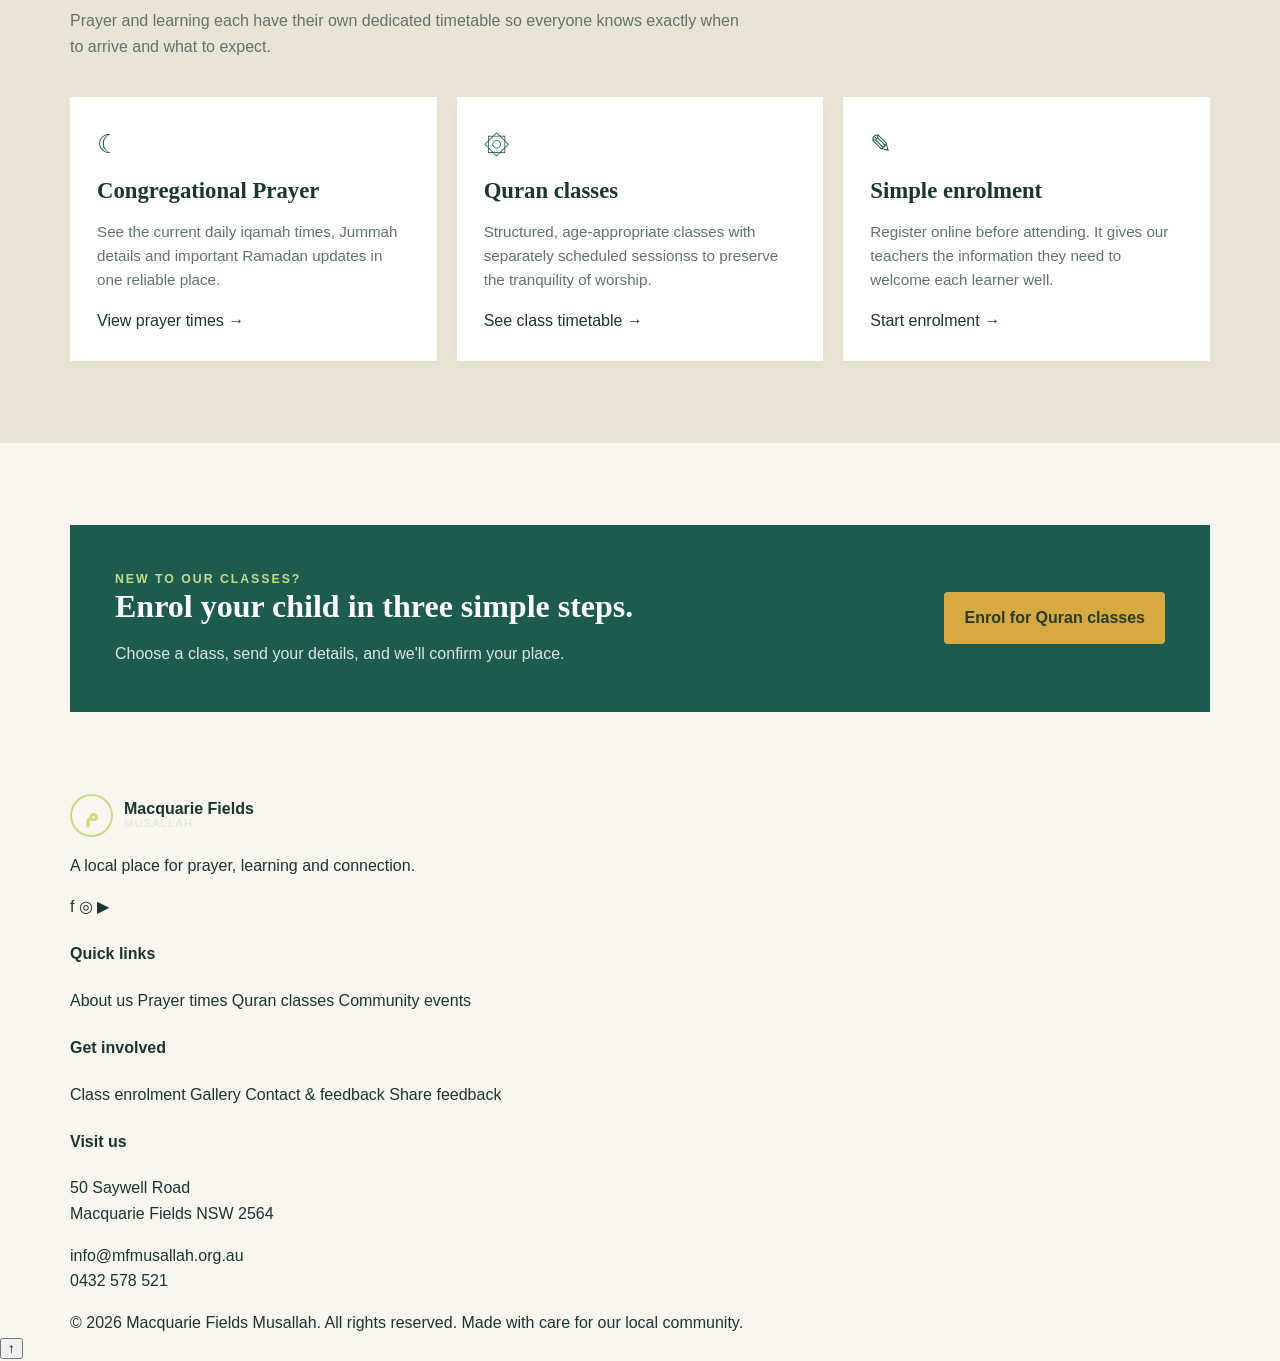
==== commit 763bf382: "Progress on CSS, Index and about us page Working on the social media buttons" ====
--- a/index.html
+++ b/index.html
@@ -160,7 +160,7 @@
     <div>
         <h4>Visit us</h4>
         <p>50 Saywell Road<br>Macquarie Fields NSW 2564</p>
-        <p>info@mfmusallah.org.au<br>0412 345 678</p>
+        <p>info@mfmusallah.org.au<br>0432 578 521</p>
     </div>
     </div>
     <div class="container footer-bottom">
--- a/style.css
+++ b/style.css
@@ -473,4 +473,55 @@
     grid-template-columns:repeat(3,1fr);
     grid-auto-rows:220px;
     gap:13px
+}
+.gallery img{
+    height:100%;
+    width:100%;
+    object-fit:cover;
+    curosr:pointer;
+    transition:.25s
+}
+.gallery img:hover{
+    transform:scale(1.015);
+    filter:brightness(.83)
+}
+.gallery .tall{
+    grid-row:span 2
+}
+.gallery .wide{
+    grid-column:span 2
+}
+.lightbox{
+    position:fixed;
+    z-index:100;
+    inset:0;
+    background:#102c27ed;
+    display:none;
+    align-items:center;
+    justify-content:center;
+    padding:30px
+}
+.lightbox.open{
+    display:flex
+}
+.lightbox img{
+    max-height:85vh;
+    max-width:90vw
+}
+.lightbox button{
+    position:absolute;
+    top:20px;
+    right:30px;
+    background:none;
+    border:0;
+    color:white;
+    font-size:2.4rem;
+    cursor:pointer
+}
+video{
+    aspect-ratio:16/9;
+    background:#183c35
+}
+.video iframe{
+    widt
 }
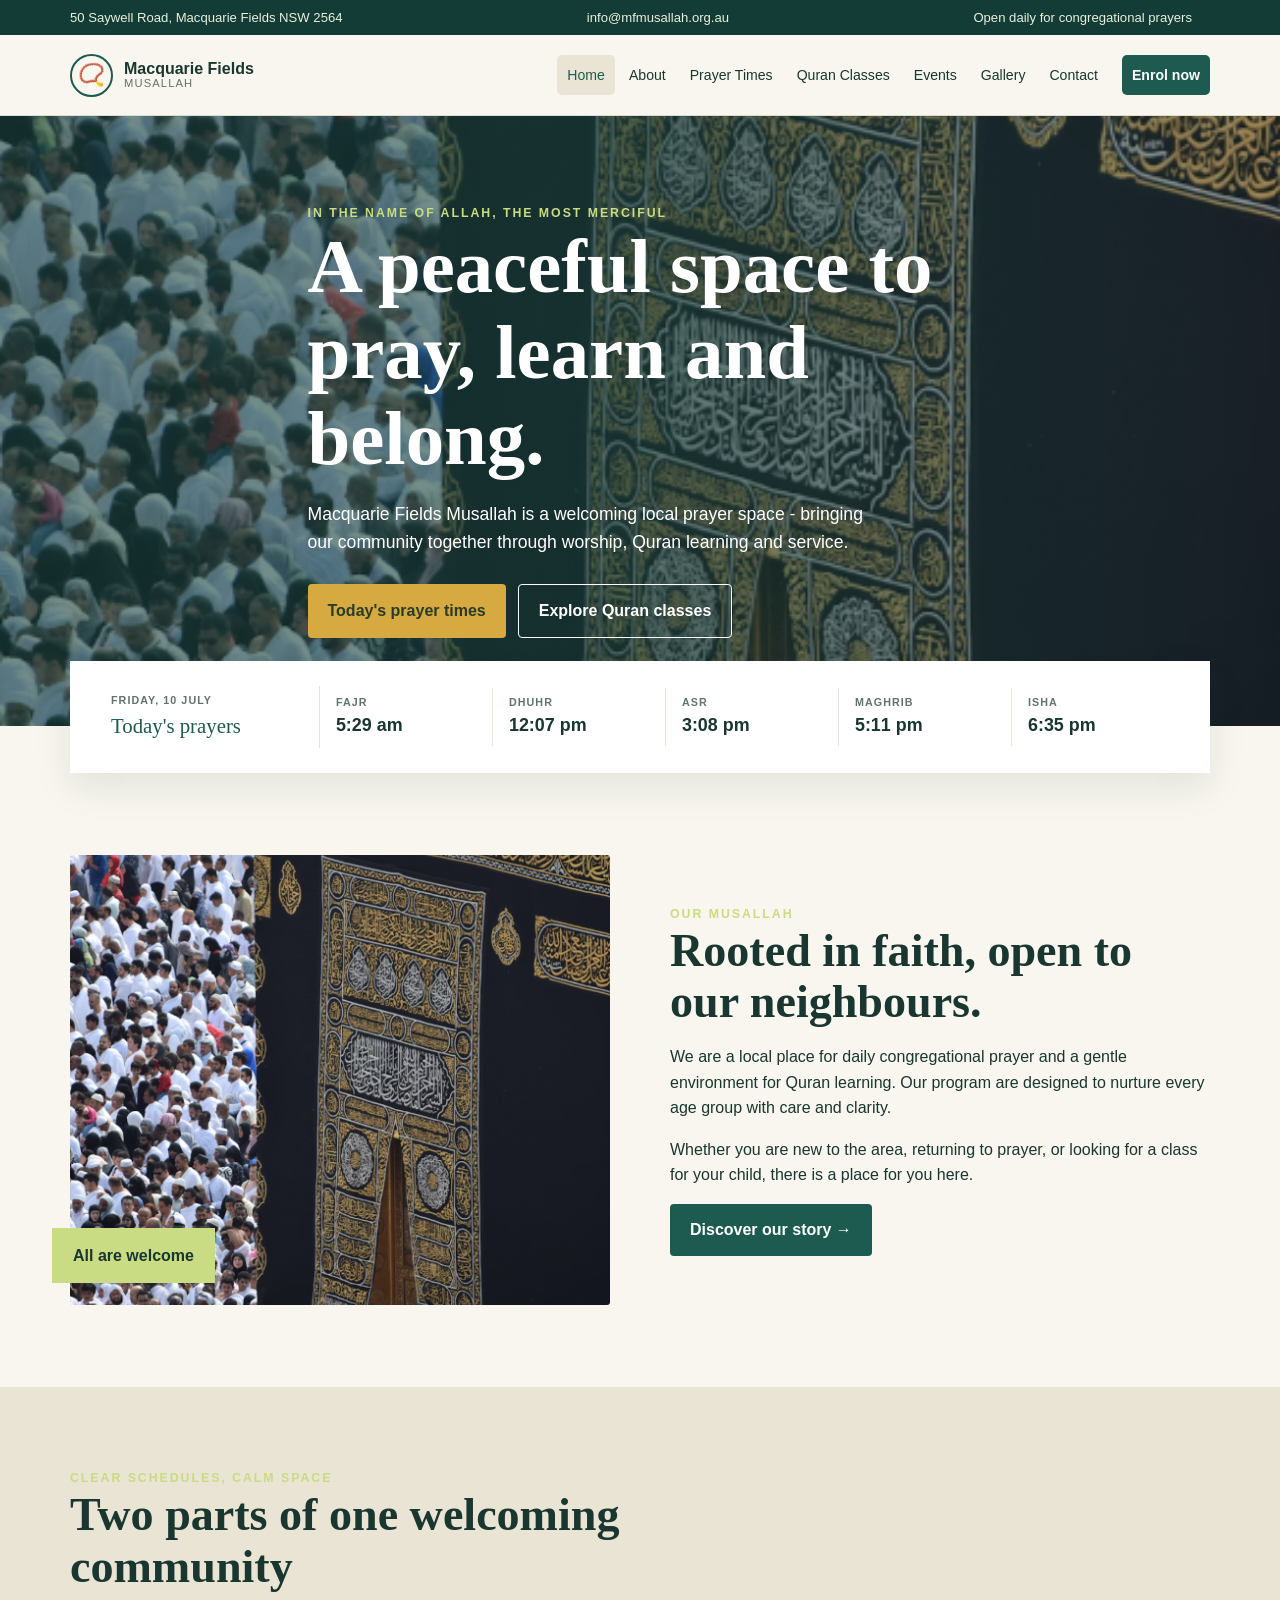
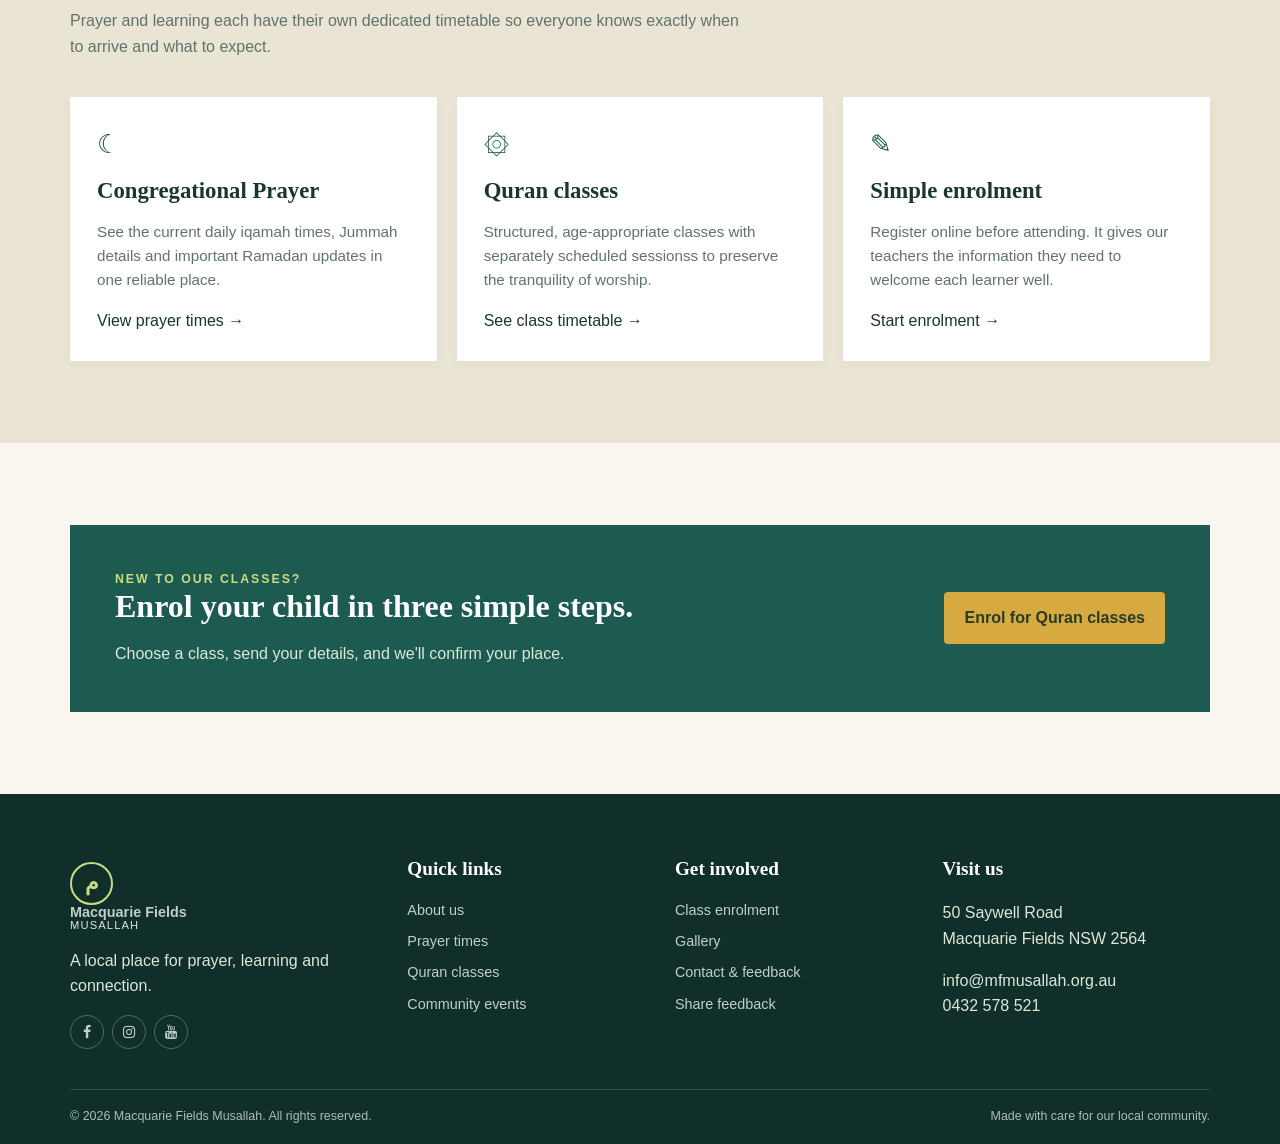
==== commit 7e2b240c: "fixing the social media button Adding quick links for the social media buttons. For facebook, Instag" ====
--- a/index.html
+++ b/index.html
@@ -6,6 +6,7 @@
     <meta name="description" content="Macquarie Fields Musallah - prayer, learning and community.">
     <title>Macquarie Fields Musallah | Welcome </title>
     <link rel="stylesheet" href="style.css">
+    <link rel="stylesheet" href="https://cdnjs.cloudflare.com/ajax/libs/font-awesome/4.7.0/css/font-awesome.min.css">
 </head>
 <body>
     <div class="topbar">
@@ -138,9 +139,9 @@
         </a>
         <p>A local place for prayer, learning and connection.</p>
         <div class="socials">
-            <a href="#" aria-label="Facebook">f</a>
-            <a href="#" aria-label="Instagram">◎</a>
-            <a href="#" aria-label="YouTube">▶</a>
+            <a href="https://www.facebook.com/p/Islamic-Education-Centre-Inc-100068635358293/" class="fa fa-facebook"></a>
+            <a href="https://www.instagram.com/p/DXOw4TwEh6K/" class="fa fa-instagram"></a>
+            <a href="https://www.youtube.com/watch?v=nM-aJWeFFoo" class="fa fa-youtube"></a>
         </div>
     </div>
     <div>
--- a/style.css
+++ b/style.css
@@ -478,7 +478,7 @@
     height:100%;
     width:100%;
     object-fit:cover;
-    curosr:pointer;
+    cursor:pointer;
     transition:.25s
 }
 .gallery img:hover{
@@ -518,10 +518,141 @@
     font-size:2.4rem;
     cursor:pointer
 }
-video{
-    aspect-ratio:16/9;
-    background:#183c35
-}
-.video iframe{
-    widt
+.event-date{
+    font-weight:bold;
+    color:var(--green);
+    font-size:.82rem;
+    text-transform:uppercase;
+    letter-spacing:.08em
+}
+.contact-grid{
+    display:grid;
+    grid-template-columns:.85fr 1.15fr;
+    gap:35px
+}
+.contact-details{
+    background:var(--green);
+    color:white;
+    padding:38px
+}
+.contact-details p{
+    color:#dfebdc
+}
+.contact-item{
+    border-bottom:1px solid #ffffff2e;
+    padding:15px 0
+}
+.map{
+    min-height:360px;
+    border:0;
+    width:100%
+}
+.quote{
+    font-family:'Playfair Display';
+    font-size:1.55rem
+}
+.stars{
+    color:var(--gold);
+    letter-spacing:2px
+}
+.footer{
+    background:#102f2a;
+    color:#dce7d8;
+    padding:60px 0 0
+}
+.footer-grid{
+    display:grid;
+    grid-template-columns:1.3fr 1fr 1fr 1.15fr;
+    gap:35px
+}
+.footer h4{
+    font-family:'Playfair Display';
+    color:white;
+    font-size:1.2rem;
+    margin:0 0 15px
+}
+.footer a{
+    display:block;
+    color:#bfcfc8;
+    font-size:.9rem;
+    margin:8px 0
+}
+.footer a:hover{
+    color:var(--lime)
+}
+.socials{
+    display:flex;
+    gap:8px
+}
+.socials a{
+    width:34px;
+    height:34px;
+    border:1px solid #ffffff45;
+    border-radius:50%;
+    display:grid;
+    place-items:center;
+    margin:0
+}
+.footer-bottom{
+    margin-top:40px;
+    padding:17px 0;
+    border-top:1px solid #ffffff22;
+    font-size:.78rem;
+    color:#aabdb5;
+    display:flex;
+    justify-content:space-between;
+    gap:15px
+}
+.back-top{
+    position:fixed;
+    right:18px;
+    bottom:18px;
+    background:var(--green);
+    color:white;
+    border:0;
+    border-radius:50%;
+    width:42px;
+    height:42px;
+    cursor:pointer;
+    display:none;
+    z-index:10
+}
+.back-top.sshow{
+    display:block
+}
+@media(max-width:850px){
+    .menu-btn{display:block}
+    .nav-links{display:none;position:absolute;top:80px;left:0;right:0;background:var(--cream);box-shadow:var(--shadow);padding:14px;flex-direction:column;align-items:stretch}
+    .nav-links.open{display:flex}
+    .nav-links a,.nav-cta{margin:0}
+    .prayer-card{grid-template-columns:repeat(3,1fr)}
+    .prayer-card>div:first-child{grid-column:1/-1}
+    .two-col,.contact-grid{grid-template-columns:1fr;gap:32px}
+    .feature-grid,.card-grid{grid-template-columns:1fr 1fr}
+    .footer-grid{grid-template-columns:1fr 1fr}
+    .gallery{grid-auto-rows:170px}
+}
+@media(max-width:500px){
+    .topbar{display:none}
+    .nav{height:70px}
+    .nav-links{top:69px}
+    .brand{font-size:.9rem}
+    .brand-mark{width:38px;height:38px}
+    .hero{min-height:560px}
+    .hero-content{padding:55px 0}
+    .prayer-strip{margin-top:0}
+    .prayer-card{grid-template-columns:1fr 1fr;padding:15px}
+    .prayer-card>div{padding:9px 7px}
+    .section{padding:54px 0}
+    .feature-grid,.card-grid,.footer-grid,.form-grid,.class-tools{grid-template-columns:1fr}
+    .field.full{grid-column:auto}
+    .schedule-cta,.notice .container{align-items:flex-start;flex-direction:column}
+    .schedule-table{font-size:.82rem}
+    .schedule-table th,.schedule-table td{padding:11px 8px}
+    .gallery{grid-template-columns:1fr 1fr;grid-auto-rows:135px}
+    .gallery .wide{grid-column:span 2}
+    .image-frame img{height:330px}
+    .footer-bottom{flex-direction:column}
+    .page-hero{padding:55px 0}
+    .form-wrap{padding:25px 20px}
 }
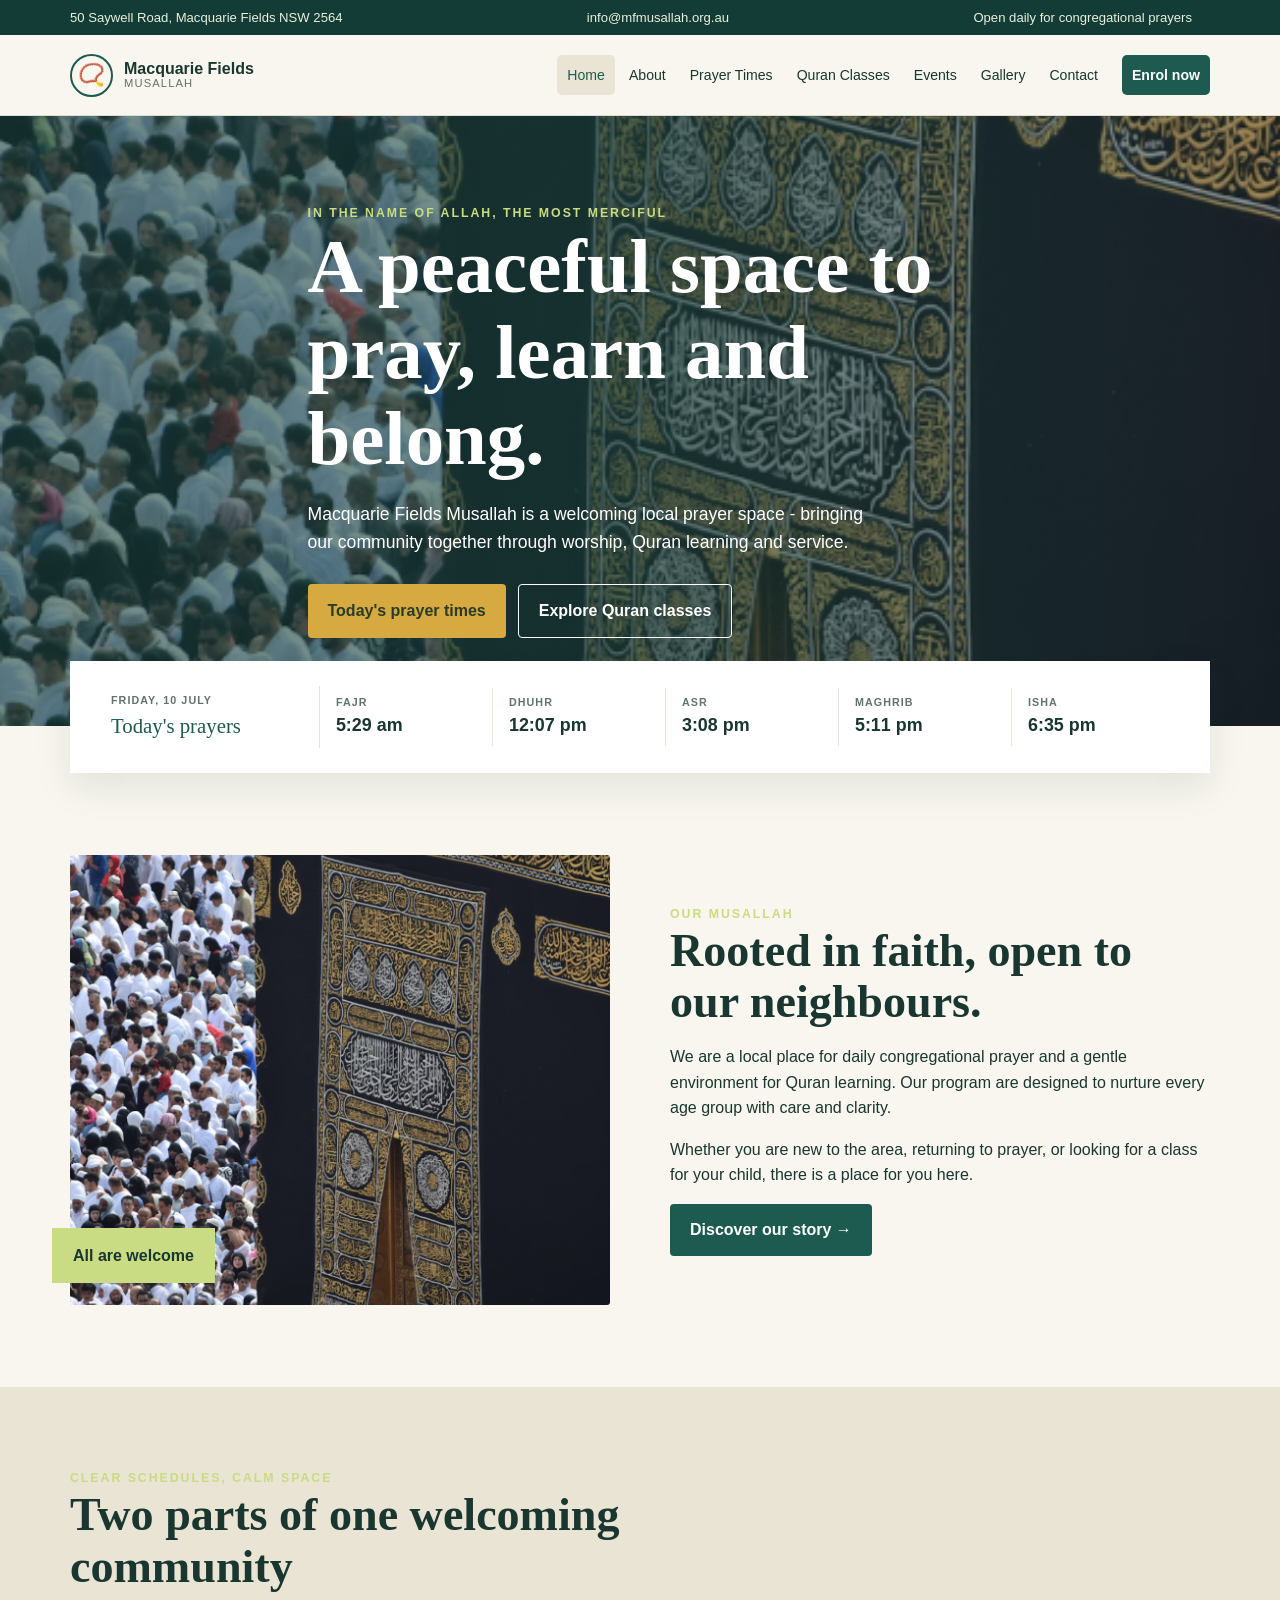
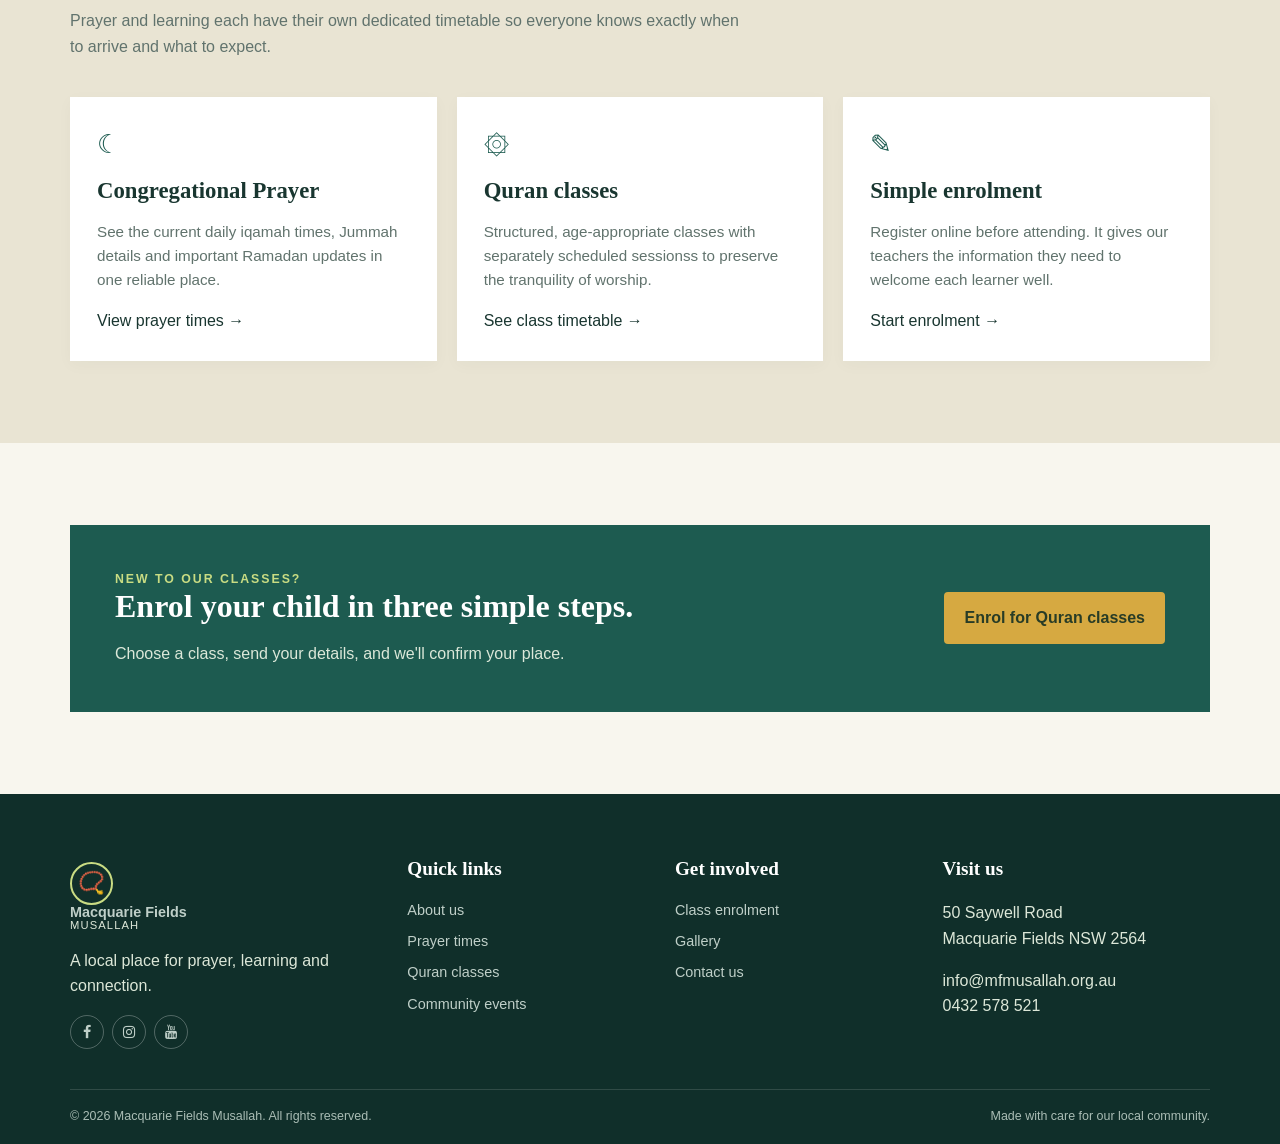
==== commit 8896ab84: "Working on the Colorblind mode I executed the code and it didnt show up any colorblind mode therefor" ====
--- a/index.html
+++ b/index.html
@@ -133,7 +133,7 @@
     <div class="container footer-grid">
         <div>
             <a class="brand" href="index.html">
-                <span class="brand-mark" style="border-color:#c9dc83;color:#c9dc83">م</span>
+                <span class="brand-mark" style="border-color:#c9dc83;color:#c9dc83">📿</span>
                 <span>Macquarie Fields<small style="color:#dce7d8">Musallah</small>
             </span>
         </a>
@@ -155,8 +155,7 @@
         <h4>Get involved</h4>
         <a href="enrolment.html">Class enrolment</a>
         <a href="gallery.html">Gallery</a>
-        <a href="contact.html">Contact & feedback</a>
-        <a href="contact.html#feedback">Share feedback</a>
+        <a href="contact.html">Contact us</a>
     </div>
     <div>
         <h4>Visit us</h4>
--- a/style.css
+++ b/style.css
@@ -617,9 +617,46 @@
     display:none;
     z-index:10
 }
-.back-top.sshow{
+.back-top.show{
     display:block
 }
+.colour-toggle{
+    position:fixed;
+    right:18px;
+    bottom:70px;
+    z-index:20;
+    border:2px solid var(--green);
+    border-radius:999px;
+    padding:9px 13px;
+    background:white;
+    color:var(--green);
+    box-shadow:var(--shadow);
+    font:inherit;
+    font-size:.82rem;
+    font-weight:700;
+    cursor:pointer
+}
+.colour-toggle:hover,.colour-toggle:focus-visible{
+    background:var(--sand);
+    outline:3px solid #f4c542
+}
+body.colourblind-mode{
+    --ink:#102a43;
+    --green:#075985;
+    --lime:#f4b942;
+    --cream:#f7f9fc;
+    --sand:#e8eef5;
+    --gold:#e87817;
+    --muted:#40566a;
+    --red:#9c2c2c;
+    --shadow:0 14px 35px #102a431c
+}
+body.colourblind-mode .topbar,body.colourblind-mode .footer{background:#102a43}
+body.colourblind-mode .hero{background:linear-gradient(90deg,#102a43ec 5%,#075985a8 48%,#102a4320),url('https://images.unsplash.com/photo-1508009603885-50cf7c8dd0f3?auto=format&fit=crop&w=1800&q=85') center/cover}
+body.colourblind-mode .btn-gold{background:#e87817;color:#102a43}
+body.colourblind-mode .tab.active,body.colourblind-mode .schedule-table th{background:#075985}
+body.colourblind-mode .highlight td{background:#fff3ce}
+body.colourblind-mode .colour-toggle{border-color:#075985;color:#075985}
 @media(max-width:850px){
     .menu-btn{display:block}
     .nav-links{display:none;position:absolute;top:80px;left:0;right:0;background:var(--cream);box-shadow:var(--shadow);padding:14px;flex-direction:column;align-items:stretch}
@@ -655,4 +692,5 @@
     .footer-bottom{flex-direction:column}
     .page-hero{padding:55px 0}
     .form-wrap{padding:25px 20px}
+    .colour-toggle{bottom:68px;right:12px;padding:8px 11px}
 }
